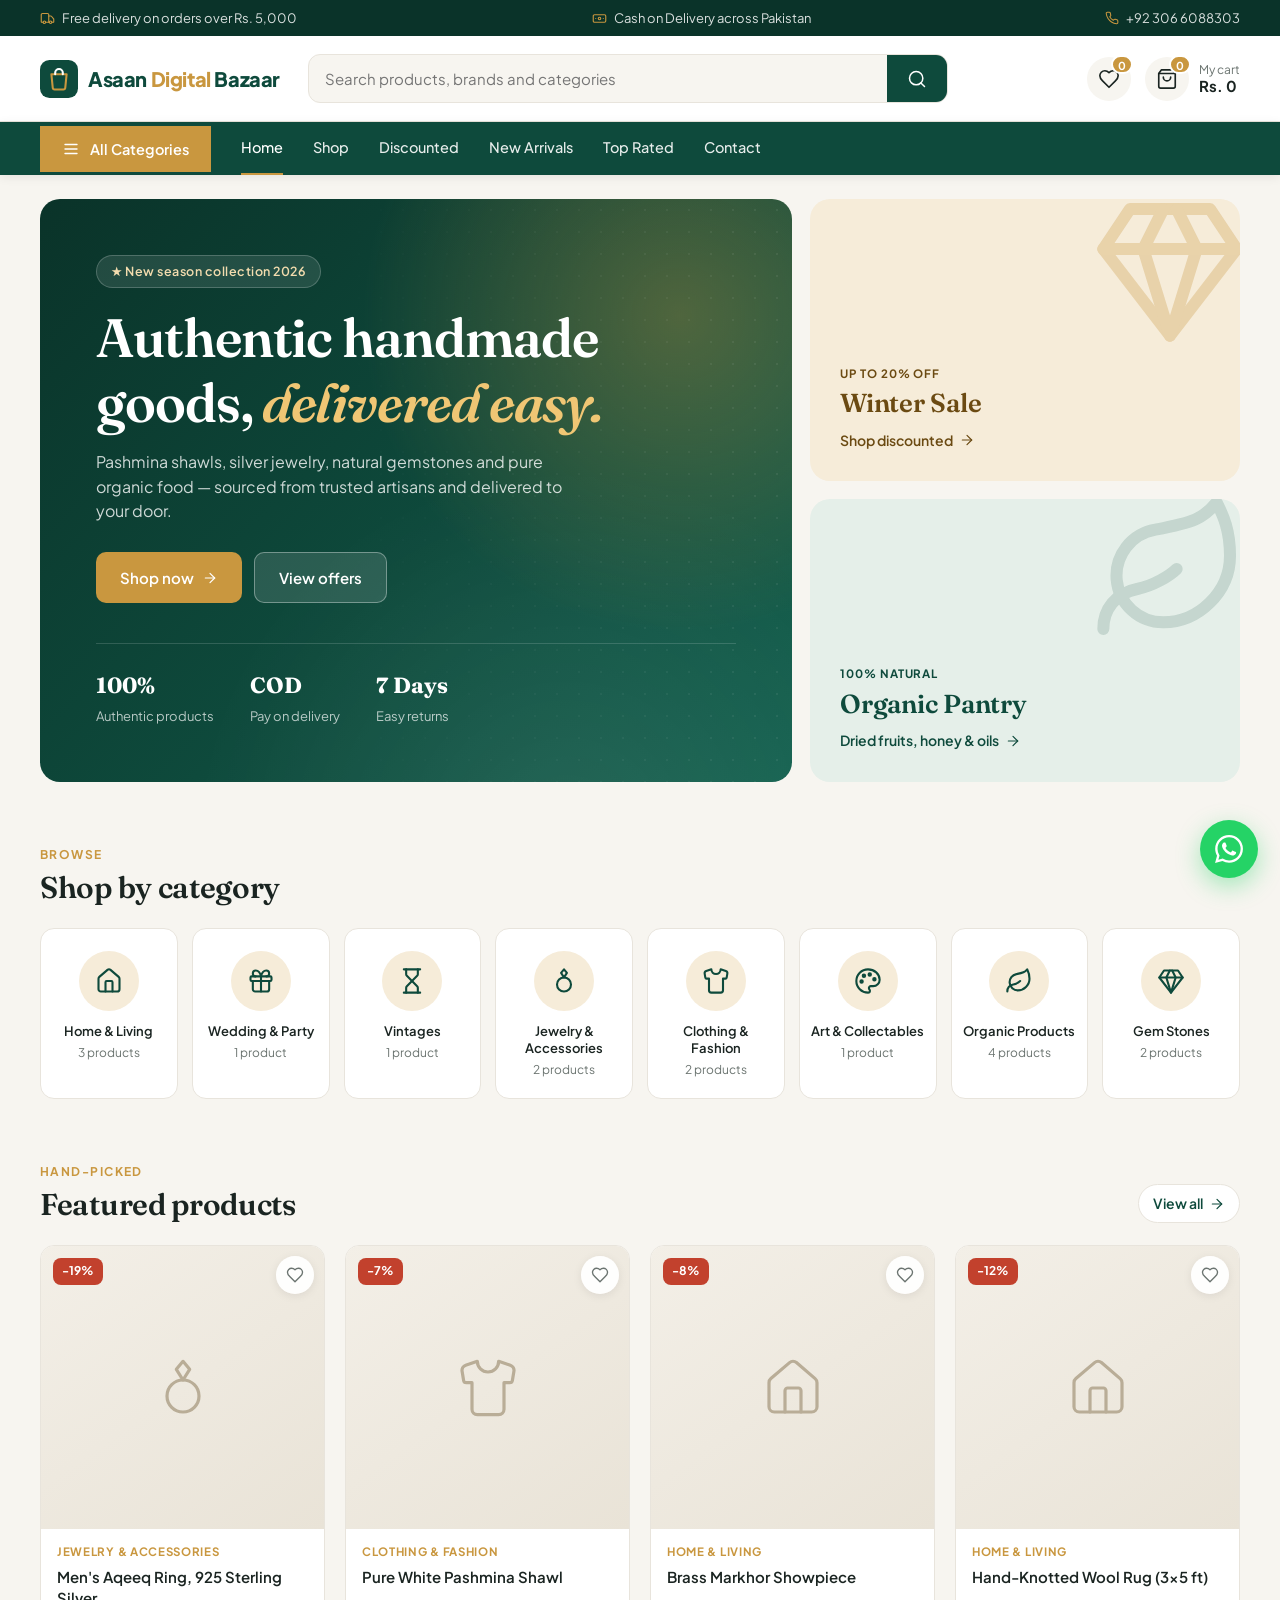
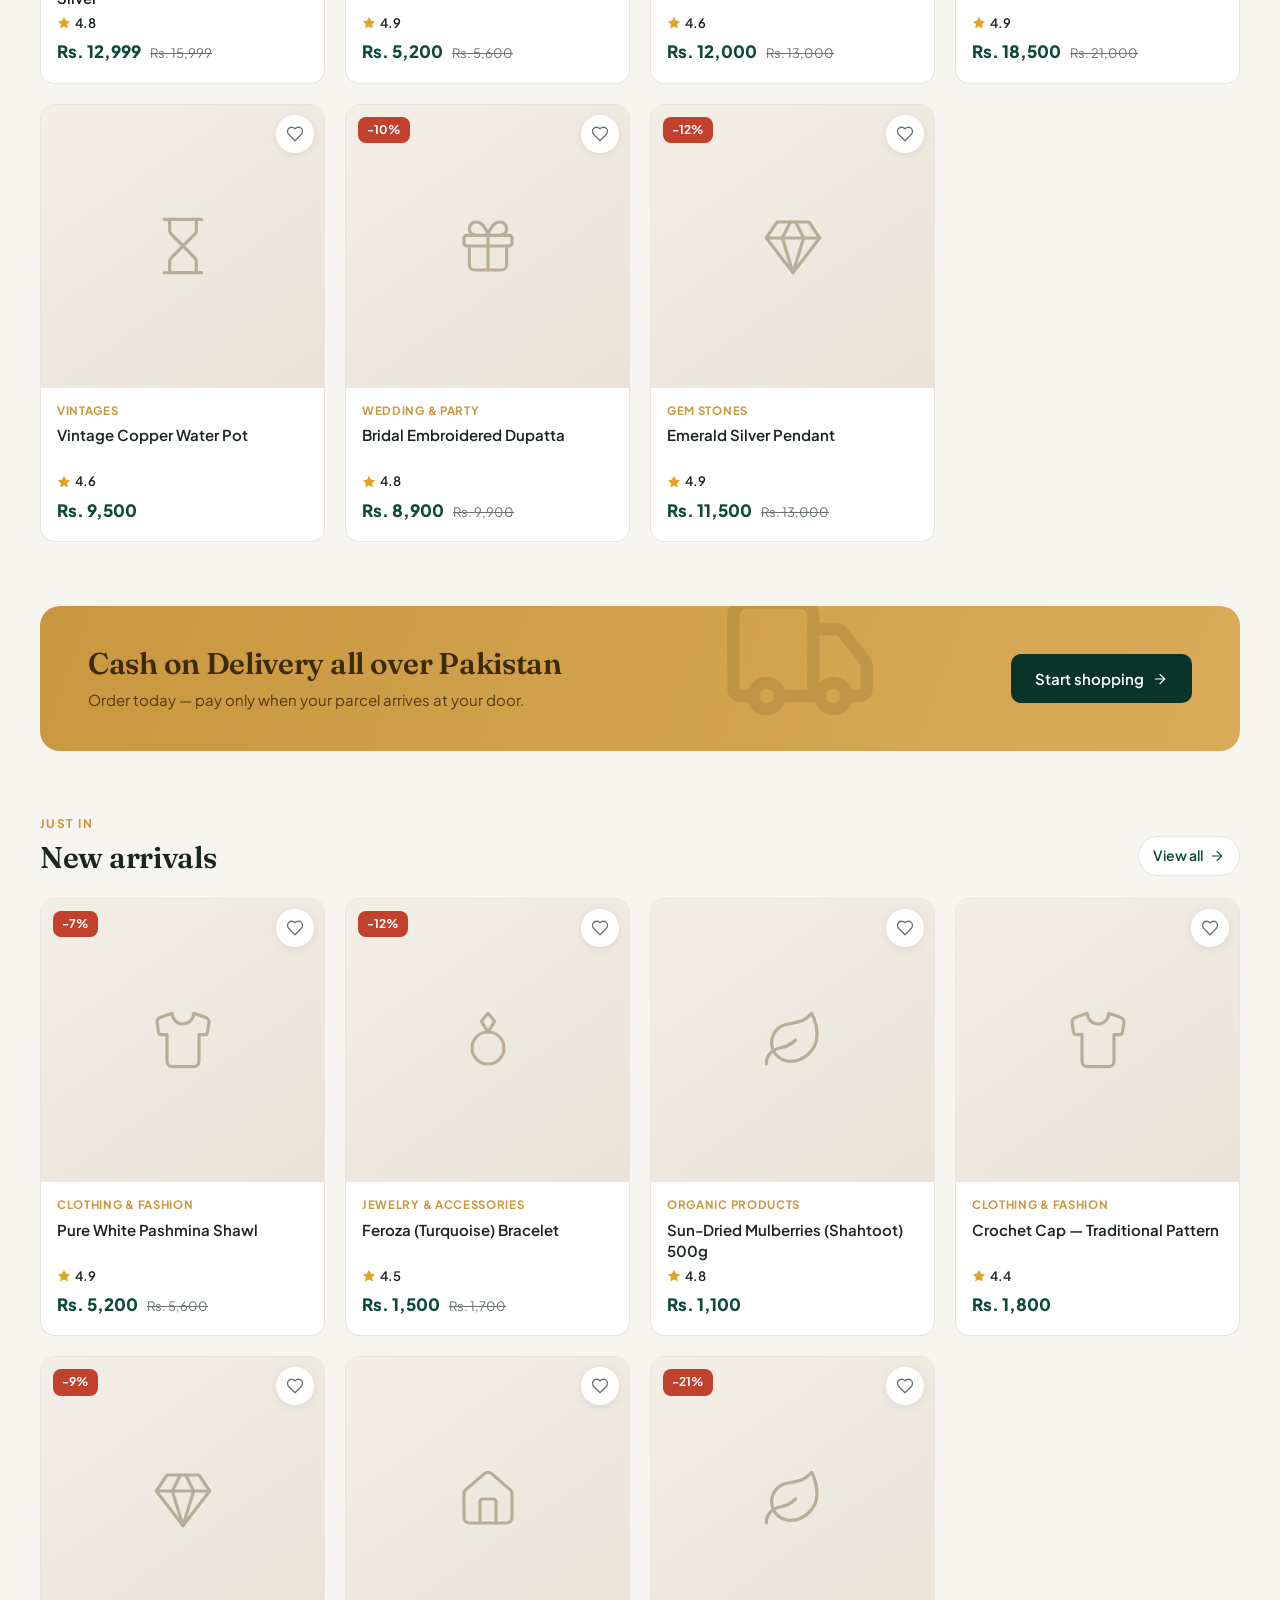
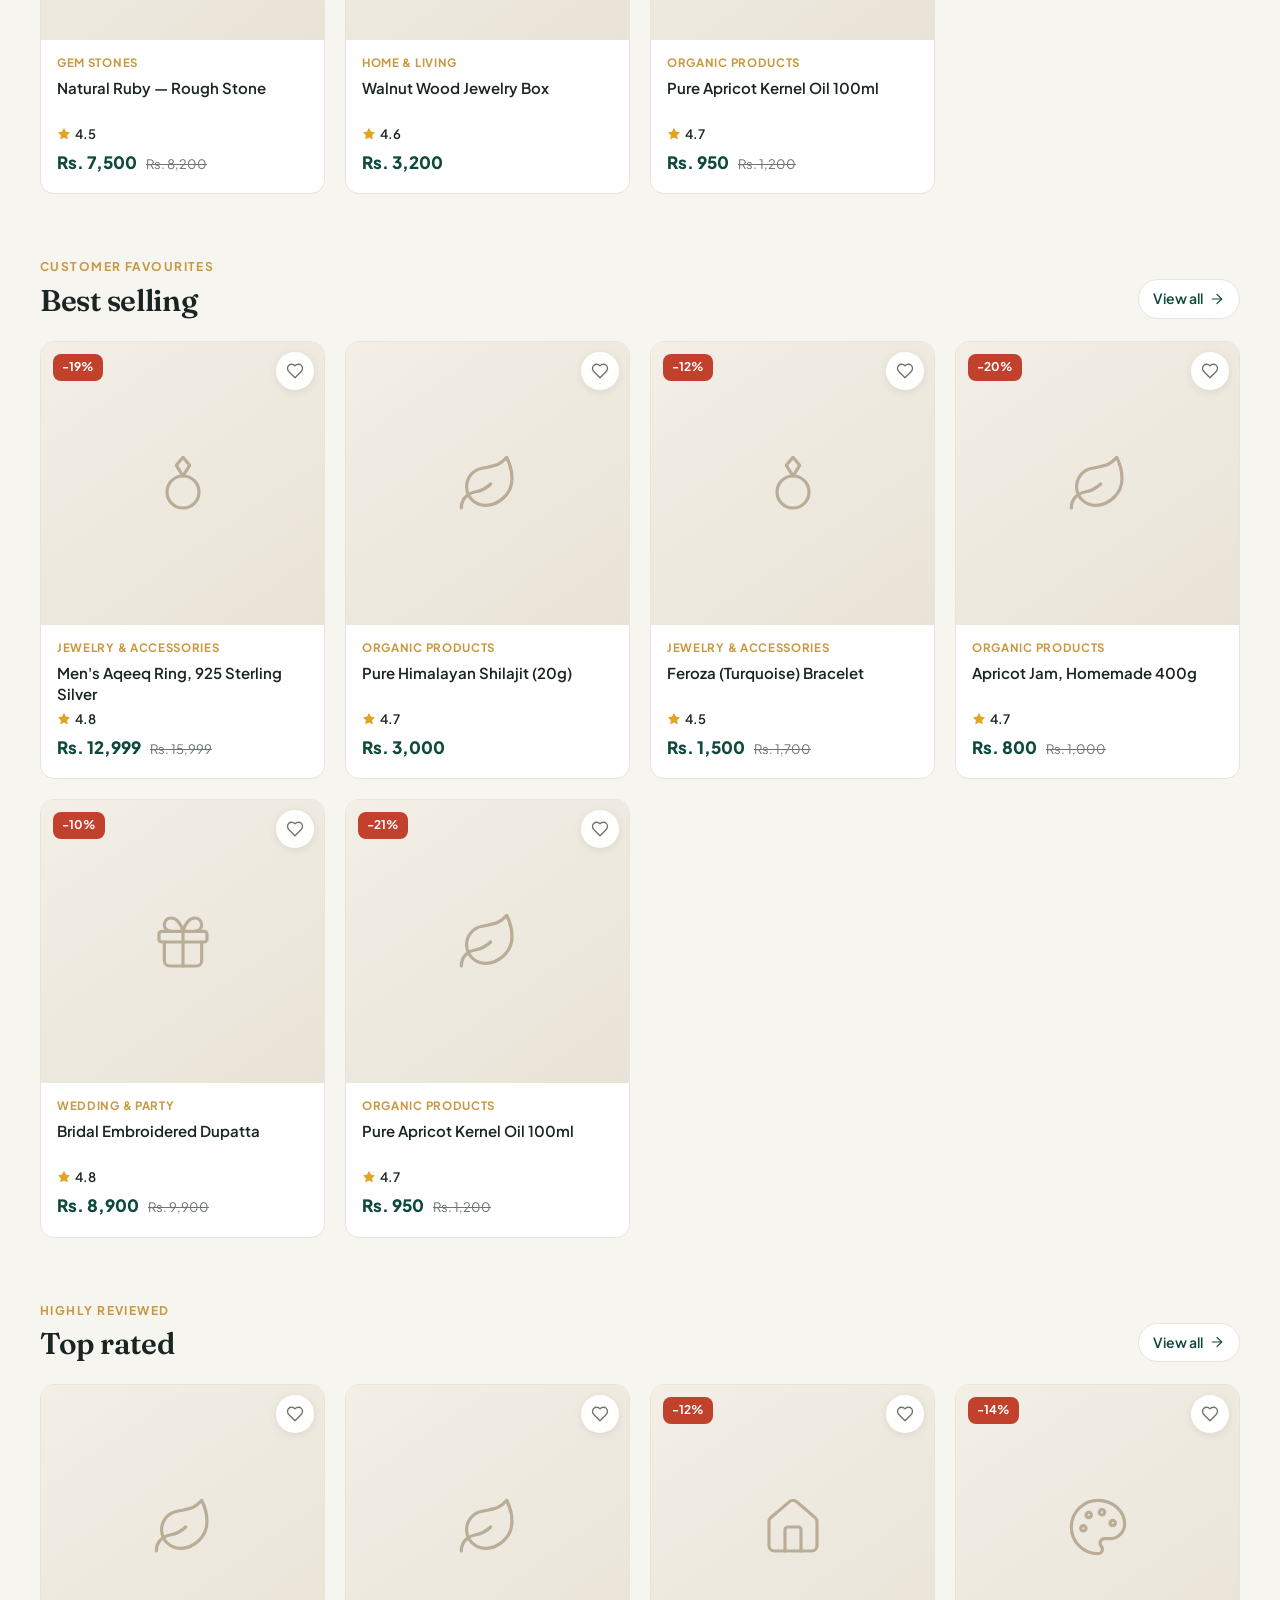
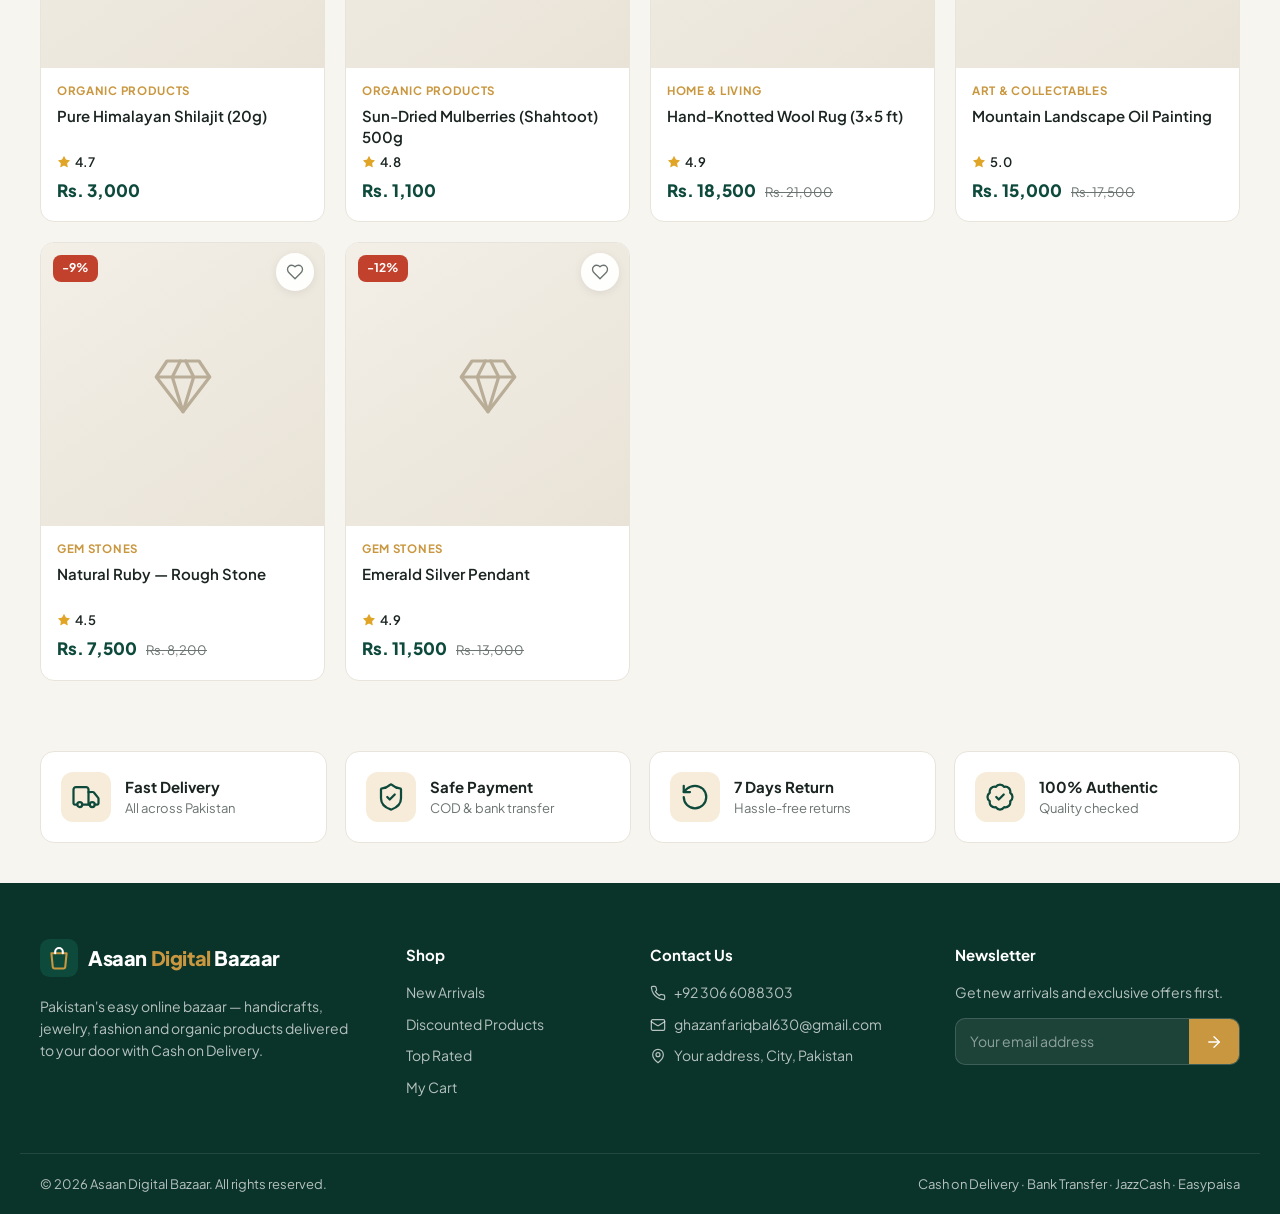
==== index.html @ 593906bd "Professional redesign: SVG icons, logo, new fonts, hero, cards, cart Co-Authored-By: Claude Opus 5.5" ====
<!DOCTYPE html>
<html lang="en">
<head>
  <meta charset="UTF-8">
  <meta name="viewport" content="width=device-width, initial-scale=1.0">
  <title>Asaan Digital Bazaar | Online Shopping in Pakistan</title>
  <meta name="description" content="Handicrafts, jewelry, shawls, gemstones and organic products delivered across Pakistan with Cash on Delivery.">
  <meta name="theme-color" content="#0e4a3c">
  <link rel="icon" href="data:image/svg+xml,%3Csvg xmlns='http://www.w3.org/2000/svg' viewBox='0 0 40 40'%3E%3Crect width='40' height='40' rx='10' fill='%230e4a3c'/%3E%3Cpath d='M12 15h16l-1.4 14.2a2 2 0 0 1-2 1.8h-9.2a2 2 0 0 1-2-1.8z' fill='none' stroke='%23c9973f' stroke-width='2.2'/%3E%3Cpath d='M16 15v-1.5a4 4 0 0 1 8 0V15' fill='none' stroke='%23fff' stroke-width='2.2'/%3E%3C/svg%3E">
  <link rel="preconnect" href="https://fonts.googleapis.com">
  <link rel="preconnect" href="https://fonts.gstatic.com" crossorigin>
  <link href="https://fonts.googleapis.com/css2?family=Fraunces:ital,opsz,wght@0,9..144,600;1,9..144,600&family=Plus+Jakarta+Sans:wght@400;500;600;700;800&display=swap" rel="stylesheet">
  <link rel="stylesheet" href="css/style.css">
</head>
<body data-page="home">
  <header id="header"></header>

  <main class="wrap">
    <section class="hero">
      <div class="hero-main">
        <span class="eyebrow">★ New season collection 2026</span>
        <h1>Authentic handmade goods, <em>delivered easy.</em></h1>
        <p>Pashmina shawls, silver jewelry, natural gemstones and pure organic food — sourced from trusted artisans and delivered to your door.</p>
        <div class="hero-cta">
          <a href="shop.html" class="btn btn-gold">Shop now <i data-arrow></i></a>
          <a href="shop.html?sale=1" class="btn btn-ghost">View offers</a>
        </div>
        <div class="hero-stats">
          <div><b>100%</b><span>Authentic products</span></div>
          <div><b>COD</b><span>Pay on delivery</span></div>
          <div><b>7 Days</b><span>Easy returns</span></div>
        </div>
      </div>
      <div class="hero-side">
        <a href="shop.html?sale=1" class="promo p1" data-icon="gems">
          <small>Up to 20% off</small>
          <h3>Winter Sale</h3>
          <span>Shop discounted <i data-arrow></i></span>
        </a>
        <a href="shop.html?cat=organic" class="promo p2" data-icon="organic">
          <small>100% natural</small>
          <h3>Organic Pantry</h3>
          <span>Dried fruits, honey & oils <i data-arrow></i></span>
        </a>
      </div>
    </section>

    <section class="sec">
      <div class="sec-head"><div><span class="kicker">Browse</span><h2 class="sec-title">Shop by category</h2></div></div>
      <div class="cat-grid" id="catGrid"></div>
    </section>

    <section class="sec">
      <div class="sec-head"><div><span class="kicker">Hand-picked</span><h2 class="sec-title">Featured products</h2></div><a href="shop.html">View all <i data-arrow></i></a></div>
      <div class="grid" id="featured"></div>
    </section>

    <section class="sec strip" data-icon="truck">
      <div>
        <h2>Cash on Delivery all over Pakistan</h2>
        <p>Order today — pay only when your parcel arrives at your door.</p>
      </div>
      <a href="shop.html" class="btn">Start shopping <i data-arrow></i></a>
    </section>

    <section class="sec">
      <div class="sec-head"><div><span class="kicker">Just in</span><h2 class="sec-title">New arrivals</h2></div><a href="shop.html?sort=new">View all <i data-arrow></i></a></div>
      <div class="grid" id="newArrivals"></div>
    </section>

    <section class="sec">
      <div class="sec-head"><div><span class="kicker">Customer favourites</span><h2 class="sec-title">Best selling</h2></div><a href="shop.html">View all <i data-arrow></i></a></div>
      <div class="grid" id="bestSelling"></div>
    </section>

    <section class="sec">
      <div class="sec-head"><div><span class="kicker">Highly reviewed</span><h2 class="sec-title">Top rated</h2></div><a href="shop.html?sort=rating">View all <i data-arrow></i></a></div>
      <div class="grid" id="topRated"></div>
    </section>
  </main>

  <div id="footer"></div>
  <script src="js/data.js"></script>
  <script src="js/icons.js"></script>
  <script src="js/app.js"></script>
</body>
</html>
---- css/style.css ----
:root {
  --brand: #0e4a3c;
  --brand-2: #14614f;
  --brand-dark: #0a3329;
  --gold: #c9973f;
  --gold-soft: #f6ecd9;
  --bg: #f7f5f0;
  --surface: #ffffff;
  --text: #1a2421;
  --muted: #6b7470;
  --line: #e8e4dc;
  --sale: #c2412d;
  --ok: #1f8a5b;
  --radius: 14px;
  --shadow: 0 1px 2px rgba(16, 24, 20, .04), 0 8px 24px rgba(16, 24, 20, .06);
  --shadow-lg: 0 18px 40px rgba(16, 24, 20, .12);
  --font: "Plus Jakarta Sans", system-ui, -apple-system, "Segoe UI", sans-serif;
  --display: "Fraunces", Georgia, serif;
}
* { box-sizing: border-box; }
html { scroll-behavior: smooth; }
body { margin: 0; font-family: var(--font); background: var(--bg); color: var(--text); line-height: 1.55; font-size: 15px; -webkit-font-smoothing: antialiased; }
a { color: inherit; text-decoration: none; }
img { max-width: 100%; display: block; }
button { font-family: inherit; }
.wrap { max-width: 1240px; margin: 0 auto; padding: 0 20px; }
.muted { color: var(--muted); }
.center { text-align: center; display: flex; gap: 6px; align-items: center; justify-content: center; }
h1, h2, h3 { line-height: 1.2; letter-spacing: -.01em; }
.ic { flex-shrink: 0; vertical-align: middle; }

/* buttons */
.btn { display: inline-flex; align-items: center; justify-content: center; gap: 8px; background: var(--brand); color: #fff; border: 0; padding: 13px 24px; border-radius: 10px; font-weight: 600; font-size: 15px; cursor: pointer; transition: background .2s, transform .1s, box-shadow .2s; }
.btn:hover { background: var(--brand-2); box-shadow: 0 6px 18px rgba(14, 74, 60, .25); }
.btn:active { transform: translateY(1px); }
.btn-gold { background: var(--gold); }
.btn-gold:hover { background: #b5852f; box-shadow: 0 6px 18px rgba(201, 151, 63, .3); }
.btn-ghost { background: rgba(255,255,255,.12); border: 1px solid rgba(255,255,255,.35); }
.btn-ghost:hover { background: rgba(255,255,255,.2); box-shadow: none; }
.btn.full { width: 100%; }
.btn.grow { flex: 1; min-width: 140px; }
.link { background: none; border: 0; font-size: 14px; cursor: pointer; color: var(--muted); padding: 0; display: inline-flex; align-items: center; gap: 6px; font-weight: 500; }
.link:hover { color: var(--brand); }

/* topbar */
.topbar { background: var(--brand-dark); color: rgba(255,255,255,.85); font-size: 13px; }
.topbar .wrap { display: flex; justify-content: space-between; padding: 8px 20px; gap: 16px; }
.topbar span, .topbar a { display: inline-flex; align-items: center; gap: 7px; }
.topbar .ic { color: var(--gold); }

/* main header */
.mainbar { background: var(--surface); border-bottom: 1px solid var(--line); }
.mainbar .wrap { display: flex; align-items: center; gap: 28px; padding-top: 18px; padding-bottom: 18px; }
.logo { display: inline-flex; align-items: center; gap: 10px; font-weight: 800; font-size: 20px; color: var(--brand); white-space: nowrap; letter-spacing: -.02em; }
.logo em { font-style: normal; color: var(--gold); }
.logo.light { color: #fff; }
.search { flex: 1; display: flex; border: 1.5px solid var(--line); border-radius: 12px; overflow: hidden; background: var(--bg); transition: border-color .2s, box-shadow .2s; max-width: 640px; }
.search:focus-within { border-color: var(--brand); box-shadow: 0 0 0 4px rgba(14, 74, 60, .08); background: #fff; }
.search input { flex: 1; border: 0; background: transparent; padding: 12px 16px; font: inherit; outline: none; min-width: 0; }
.search button { border: 0; background: var(--brand); color: #fff; padding: 0 20px; cursor: pointer; display: grid; place-items: center; }
.icons { display: flex; align-items: center; gap: 14px; margin-left: auto; }
.icon-btn { position: relative; width: 44px; height: 44px; border-radius: 50%; background: var(--bg); display: grid; place-items: center; color: var(--text); transition: background .2s; }
.icon-btn:hover { background: var(--gold-soft); color: var(--brand); }
.icon-btn b { position: absolute; top: -2px; right: -2px; min-width: 19px; height: 19px; font-size: 11px; background: var(--gold); color: #fff; border-radius: 99px; display: grid; place-items: center; padding: 0 5px; border: 2px solid #fff; }
.cart-btn { display: flex; align-items: center; gap: 10px; }
.cart-label { display: flex; flex-direction: column; line-height: 1.2; }
.cart-label small { color: var(--muted); font-size: 12px; }
.cart-label strong { font-size: 15px; }

/* category bar */
.catbar { background: var(--brand); color: #fff; position: sticky; top: 0; z-index: 20; box-shadow: 0 2px 10px rgba(0,0,0,.08); }
.catbar .wrap { display: flex; align-items: center; gap: 30px; overflow-x: auto; scrollbar-width: none; }
.catbar .wrap::-webkit-scrollbar { display: none; }
.catbar a { padding: 14px 0; white-space: nowrap; font-weight: 500; font-size: 14.5px; opacity: .9; border-bottom: 2px solid transparent; }
.catbar a:hover, .catbar a.active { opacity: 1; border-bottom-color: var(--gold); }
.dropdown { position: relative; }
.cat-btn { display: flex; align-items: center; gap: 10px; background: var(--gold); color: #fff; border: 0; font-weight: 600; font-size: 14.5px; padding: 14px 22px; cursor: pointer; white-space: nowrap; }
.menu { display: none; position: fixed; background: #fff; color: var(--text); min-width: 270px; box-shadow: var(--shadow-lg); border-radius: 0 0 12px 12px; z-index: 30; padding: 6px; }
.dropdown:hover .menu, .dropdown:focus-within .menu { display: block; }
.menu a { display: flex; align-items: center; gap: 12px; padding: 11px 14px; border-radius: 8px; opacity: 1; border: 0; font-size: 14px; }
.menu a .ic { color: var(--brand); }
.menu a:hover { background: var(--gold-soft); color: var(--brand); }

/* hero */
.hero { display: grid; grid-template-columns: 1.75fr 1fr; gap: 18px; margin: 24px auto 0; }
.hero-main { position: relative; overflow: hidden; border-radius: 20px; padding: 56px; color: #fff; min-height: 400px; display: flex; flex-direction: column; justify-content: center;
  background:
    radial-gradient(circle at 85% 20%, rgba(201,151,63,.35), transparent 40%),
    radial-gradient(circle at 70% 110%, rgba(255,255,255,.08), transparent 45%),
    linear-gradient(135deg, var(--brand-dark), var(--brand) 55%, var(--brand-2)); }
.hero-main::after { content: ""; position: absolute; inset: 0; background-image: radial-gradient(rgba(255,255,255,.07) 1px, transparent 1px); background-size: 22px 22px; mask-image: linear-gradient(90deg, transparent 35%, #000); pointer-events: none; }
.hero-main > * { position: relative; z-index: 1; }
.eyebrow { display: inline-flex; align-items: center; gap: 8px; align-self: flex-start; background: rgba(255,255,255,.1); border: 1px solid rgba(255,255,255,.2); padding: 6px 14px; border-radius: 99px; font-size: 12.5px; font-weight: 600; letter-spacing: .04em; color: #f3dcae; }
.hero-main h1 { font-family: var(--display); font-weight: 600; font-size: clamp(32px, 4.4vw, 54px); margin: 18px 0 14px; max-width: 560px; letter-spacing: -.02em; }
.hero-main h1 em { font-style: italic; color: #f0c674; }
.hero-main p { max-width: 470px; color: rgba(255,255,255,.8); margin: 0 0 28px; font-size: 16px; }
.hero-cta { display: flex; gap: 12px; flex-wrap: wrap; }
.hero-stats { display: flex; gap: 36px; margin-top: 40px; padding-top: 24px; border-top: 1px solid rgba(255,255,255,.15); flex-wrap: wrap; }
.hero-stats b { display: block; font-size: 22px; font-family: var(--display); }
.hero-stats span { font-size: 13px; color: rgba(255,255,255,.7); }
.hero-side { display: grid; gap: 18px; }
.promo { border-radius: 20px; padding: 30px; display: flex; flex-direction: column; justify-content: flex-end; position: relative; overflow: hidden; min-height: 190px; transition: transform .25s, box-shadow .25s; }
.promo:hover { transform: translateY(-3px); box-shadow: var(--shadow-lg); }
.promo .ic.bg { position: absolute; right: -10px; top: -10px; opacity: .14; }
.promo small { font-weight: 700; letter-spacing: .08em; text-transform: uppercase; font-size: 11.5px; }
.promo h3 { font-family: var(--display); font-weight: 600; margin: 6px 0 10px; font-size: 26px; }
.promo span { display: inline-flex; align-items: center; gap: 6px; font-weight: 600; font-size: 14px; }
.promo.p1 { background: var(--gold-soft); color: #6b4a12; }
.promo.p1 .ic.bg { color: var(--gold); opacity: .3; }
.promo.p2 { background: #e5efe9; color: var(--brand); }
.promo.p2 .ic.bg { color: var(--brand); opacity: .15; }

/* sections */
.sec { margin: 64px auto; }
.sec-head { display: flex; justify-content: space-between; align-items: flex-end; margin-bottom: 22px; gap: 12px; }
.kicker { display: block; color: var(--gold); font-weight: 700; font-size: 12px; letter-spacing: .12em; text-transform: uppercase; margin-bottom: 6px; }
.sec-title { font-family: var(--display); font-weight: 600; font-size: 30px; margin: 0; }
.sec-head > a { display: inline-flex; align-items: center; gap: 6px; color: var(--brand); font-weight: 600; font-size: 14px; white-space: nowrap; padding: 8px 14px; border: 1px solid var(--line); border-radius: 99px; background: #fff; transition: border-color .2s; }
.sec-head > a:hover { border-color: var(--brand); }

/* categories */
.cat-grid { display: grid; grid-template-columns: repeat(8, 1fr); gap: 14px; }
.cat { background: #fff; border: 1px solid var(--line); border-radius: var(--radius); padding: 22px 10px 18px; text-align: center; display: flex; flex-direction: column; align-items: center; gap: 4px; transition: transform .2s, box-shadow .2s, border-color .2s; }
.cat-ic { width: 60px; height: 60px; border-radius: 50%; background: var(--gold-soft); color: var(--brand); display: grid; place-items: center; margin-bottom: 8px; transition: background .2s, color .2s; }
.cat b { font-size: 13px; font-weight: 600; line-height: 1.3; }
.cat small { color: var(--muted); font-size: 12px; }
.cat:hover { transform: translateY(-4px); box-shadow: var(--shadow); border-color: transparent; }
.cat:hover .cat-ic { background: var(--brand); color: #fff; }

/* product cards */
.grid { display: grid; grid-template-columns: repeat(4, 1fr); gap: 20px; }
.card { background: var(--surface); border: 1px solid var(--line); border-radius: var(--radius); overflow: hidden; display: flex; flex-direction: column; transition: box-shadow .25s, transform .25s, border-color .25s; }
.card:hover { box-shadow: var(--shadow-lg); transform: translateY(-4px); border-color: transparent; }
.card-media { position: relative; overflow: hidden; }
.pimg { aspect-ratio: 1; width: 100%; object-fit: cover; display: grid; place-items: center; transition: transform .5s; }
.card:hover img.pimg { transform: scale(1.05); }
.pimg.ph { background: linear-gradient(145deg, #f3efe7, #e9e3d7); color: #b9ad97; }
.pimg.ph .ic { stroke-width: 1.2; }
.pimg.big .ic { width: 140px; height: 140px; }
.pimg.thumb { width: 84px; border-radius: 10px; }
.pimg.thumb .ic { width: 32px; height: 32px; }
.quick-add { position: absolute; left: 12px; right: 12px; bottom: 12px; display: flex; align-items: center; justify-content: center; gap: 8px; background: var(--brand); color: #fff; border: 0; border-radius: 10px; padding: 11px; font-weight: 600; font-size: 14px; cursor: pointer; transform: translateY(calc(100% + 14px)); transition: transform .3s, background .2s; }
.quick-add:hover { background: var(--brand-2); }
.card:hover .quick-add, .quick-add:focus-visible { transform: none; }
.card-body { padding: 14px 16px 18px; display: flex; flex-direction: column; gap: 5px; flex: 1; }
.pcat { color: var(--gold); font-size: 11.5px; font-weight: 700; letter-spacing: .06em; text-transform: uppercase; }
.pname { font-weight: 600; font-size: 15px; line-height: 1.4; display: -webkit-box; -webkit-line-clamp: 2; -webkit-box-orient: vertical; overflow: hidden; min-height: 42px; }
.pname:hover { color: var(--brand); }
.stars { display: inline-flex; align-items: center; gap: 4px; color: #e0a526; font-size: 13px; }
.stars b { color: var(--text); font-weight: 600; }
.price { font-weight: 800; color: var(--brand); font-size: 17px; margin-top: auto; }
.price s { color: var(--muted); font-weight: 400; font-size: 13px; margin-left: 6px; }
.price.big { font-size: 32px; margin: 18px 0; display: flex; align-items: center; gap: 10px; flex-wrap: wrap; }
.price.big s { font-size: 18px; margin: 0; }
.save { background: #fdecea; color: var(--sale); font-size: 13px; font-weight: 700; padding: 4px 10px; border-radius: 99px; }
.badge-off { position: absolute; top: 12px; left: 12px; background: var(--sale); color: #fff; font-size: 12px; font-weight: 700; padding: 4px 9px; border-radius: 8px; z-index: 2; }
.wish { position: absolute; top: 10px; right: 10px; z-index: 2; width: 38px; height: 38px; border-radius: 50%; border: 0; background: rgba(255,255,255,.95); color: var(--muted); cursor: pointer; display: grid; place-items: center; box-shadow: 0 2px 10px rgba(0,0,0,.08); transition: color .2s, transform .2s; }
.wish:hover { transform: scale(1.08); color: var(--sale); }
.wish.on, .wish-link.on { color: var(--sale); }
.wish.on .ic, .wish-link.on .ic { fill: currentColor; }

/* banner strip */
.strip { position: relative; overflow: hidden; background: linear-gradient(110deg, var(--gold) 0%, #d9ab5a 100%); color: #3d2a07; border-radius: 20px; padding: 40px 48px; display: flex; justify-content: space-between; align-items: center; gap: 24px; flex-wrap: wrap; }
.strip .ic.bg { position: absolute; right: 30%; top: -30px; opacity: .12; }
.strip h2 { font-family: var(--display); font-weight: 600; font-size: 30px; margin: 0 0 6px; }
.strip p { margin: 0; opacity: .85; }
.strip .btn { background: var(--brand-dark); }

/* trust + footer */
.trust { display: grid; grid-template-columns: repeat(4, 1fr); gap: 18px; margin-top: 70px; margin-bottom: 0; padding-bottom: 40px; }
.trust > div { display: flex; align-items: center; gap: 14px; background: #fff; border: 1px solid var(--line); border-radius: var(--radius); padding: 20px; }
.trust .ic { color: var(--brand); background: var(--gold-soft); border-radius: 12px; padding: 10px; width: 50px; height: 50px; }
.trust b { display: block; font-size: 15px; }
.trust small { display: block; font-size: 13px; color: var(--muted); }
.footer { background: var(--brand-dark); color: rgba(255,255,255,.7); padding-top: 56px; font-size: 14px; }
.footer .cols { display: grid; grid-template-columns: 1.6fr 1fr 1.3fr 1.4fr; gap: 40px; }
.footer p { margin: 14px 0 0; max-width: 320px; }
.footer h4 { color: #fff; margin: 4px 0 16px; font-size: 15px; }
.footer .cols a:not(.logo), .footer .addr { display: flex; align-items: center; gap: 8px; margin-bottom: 10px; transition: color .2s; }
.footer .cols a:not(.logo):hover { color: var(--gold); }
.newsletter { display: flex; margin-top: 14px; background: rgba(255,255,255,.08); border: 1px solid rgba(255,255,255,.15); border-radius: 10px; overflow: hidden; }
.newsletter input { flex: 1; min-width: 0; padding: 12px 14px; border: 0; background: transparent; color: #fff; font: inherit; outline: none; }
.newsletter input::placeholder { color: rgba(255,255,255,.5); }
.newsletter button { border: 0; background: var(--gold); color: #fff; padding: 0 16px; cursor: pointer; display: grid; place-items: center; }
.copy { display: flex; justify-content: space-between; gap: 12px; flex-wrap: wrap; border-top: 1px solid rgba(255,255,255,.1); margin-top: 44px; padding-top: 20px; padding-bottom: 20px; font-size: 13px; }
.wa-float { position: fixed; right: 22px; bottom: 22px; width: 58px; height: 58px; border-radius: 50%; background: #25d366; display: grid; place-items: center; box-shadow: 0 8px 24px rgba(37, 211, 102, .4); z-index: 50; transition: transform .2s; }
.wa-float:hover { transform: scale(1.08); }

/* page header (shop / cart) */
.page-head { background: #fff; border-bottom: 1px solid var(--line); padding: 28px 0; }
.page-head h1 { font-family: var(--display); font-weight: 600; font-size: 32px; margin: 6px 0 0; }
.crumbs { display: flex; align-items: center; gap: 6px; flex-wrap: wrap; font-size: 13.5px; color: var(--muted); }
.crumbs a:hover { color: var(--brand); }
.crumbs span { color: var(--text); }

/* shop */
.shop { display: grid; grid-template-columns: 250px 1fr; gap: 28px; margin: 28px auto 0; }
.filters { background: #fff; border: 1px solid var(--line); border-radius: var(--radius); padding: 14px; align-self: start; position: sticky; top: 70px; }
.filters h3 { margin: 6px 10px 12px; font-size: 13px; text-transform: uppercase; letter-spacing: .08em; color: var(--muted); }
.filters a { display: flex; align-items: center; gap: 10px; padding: 10px 12px; border-radius: 10px; font-size: 14px; font-weight: 500; transition: background .15s; }
.filters a .ic { color: var(--muted); }
.filters a:hover { background: var(--bg); }
.filters a.active { background: var(--brand); color: #fff; }
.filters a.active .ic { color: var(--gold); }
.toolbar { display: flex; justify-content: space-between; align-items: center; margin-bottom: 18px; gap: 12px; flex-wrap: wrap; background: #fff; border: 1px solid var(--line); border-radius: var(--radius); padding: 12px 16px; }
.toolbar h2 { margin: 0; font-size: 18px; }
select { padding: 9px 12px; border-radius: 10px; border: 1px solid var(--line); font: inherit; font-size: 14px; background: var(--bg); cursor: pointer; }
.shop .grid { grid-template-columns: repeat(3, 1fr); }
.empty { text-align: center; padding: 70px 20px; grid-column: 1 / -1; display: flex; flex-direction: column; align-items: center; gap: 6px; color: var(--muted); }
.empty h2 { color: var(--text); margin: 12px 0 0; font-family: var(--display); font-weight: 600; }
.empty p { margin: 4px 0 18px; }
.empty .ic { color: #c9bfae; }
.empty .ic.ok { color: var(--ok); }

/* product page */
#product > .crumbs { margin: 24px 0 18px; }
.pd { display: grid; grid-template-columns: 1fr 1fr; gap: 48px; background: #fff; border: 1px solid var(--line); border-radius: 20px; padding: 28px; margin-bottom: 64px; }
.pd-img { position: relative; }
.pd-img .pimg { border-radius: 14px; }
.pd-info { display: flex; flex-direction: column; }
.pd h1 { font-family: var(--display); font-weight: 600; margin: 8px 0 12px; font-size: 34px; }
.meta { display: flex; align-items: center; gap: 16px; flex-wrap: wrap; font-size: 14px; }
.stock { color: var(--ok); font-weight: 600; }
.desc { color: #3c4744; margin: 0; }
.qty-row { display: flex; gap: 12px; flex-wrap: wrap; margin: 26px 0 16px; }
.qty { display: inline-flex; align-items: center; border: 1px solid var(--line); border-radius: 10px; overflow: hidden; background: #fff; height: 48px; }
.qty button { width: 40px; height: 100%; border: 0; background: var(--bg); cursor: pointer; display: grid; place-items: center; color: var(--text); }
.qty button:hover { background: var(--gold-soft); }
.qty input { width: 48px; text-align: center; border: 0; font: inherit; font-weight: 600; -moz-appearance: textfield; outline: none; }
.qty input::-webkit-inner-spin-button { -webkit-appearance: none; }
.pd-actions { display: flex; gap: 24px; flex-wrap: wrap; }
.perks { list-style: none; padding: 20px 0 0; margin: 24px 0 0; border-top: 1px solid var(--line); display: grid; gap: 14px; }
.perks li { display: flex; gap: 14px; align-items: center; font-size: 13.5px; color: var(--muted); }
.perks .ic { color: var(--brand); background: var(--gold-soft); border-radius: 10px; padding: 9px; width: 40px; height: 40px; }
.perks b { display: block; color: var(--text); font-size: 14px; }

/* cart */
.cart-layout { display: grid; grid-template-columns: 1fr 400px; gap: 28px; margin: 28px auto 0; align-items: start; }
.cart-items { background: #fff; border: 1px solid var(--line); border-radius: var(--radius); overflow: hidden; }
.cart-head, .citem { display: grid; grid-template-columns: 84px 1fr 130px 110px 30px; gap: 16px; }
.cart-head { padding: 14px 20px; background: var(--bg); font-size: 12px; font-weight: 700; color: var(--muted); text-transform: uppercase; letter-spacing: .06em; }
.cart-head span:first-child { grid-column: 1 / 3; }
.cart-head span:nth-child(2) { grid-column: 3; text-align: center; }
.cart-head span:nth-child(3) { grid-column: 4; text-align: right; }
.citem { align-items: center; padding: 18px 20px; border-top: 1px solid var(--line); }
.cinfo { display: flex; flex-direction: column; gap: 4px; font-size: 14px; }
.cinfo .pname { min-height: 0; }
.citem .qty { height: 40px; justify-self: center; }
.citem .qty button { width: 34px; }
.citem .qty input { width: 36px; }
.ctotal { text-align: right; }
.remove { border: 0; background: none; color: var(--muted); cursor: pointer; display: grid; place-items: center; width: 30px; height: 30px; border-radius: 50%; }
.remove:hover { color: var(--sale); background: #fdecea; }
.summary { background: #fff; border: 1px solid var(--line); border-radius: var(--radius); padding: 24px; position: sticky; top: 70px; }
.summary h3 { margin: 0 0 14px; font-size: 17px; }
.summary h3:not(:first-child) { margin-top: 28px; }
.summary .row { display: flex; justify-content: space-between; padding: 7px 0; font-size: 14.5px; }
.summary .free { color: var(--ok); }
.note { background: var(--gold-soft); color: #6b4a12; font-size: 13px; padding: 10px 12px; border-radius: 8px; margin: 6px 0; }
.summary .total { border-top: 1px dashed var(--line); margin-top: 10px; padding-top: 14px; font-weight: 800; font-size: 20px; color: var(--brand); }
#checkout { display: grid; gap: 10px; }
#checkout input:not([type=radio]), #checkout textarea { width: 100%; padding: 12px 14px; border: 1.5px solid var(--line); border-radius: 10px; font: inherit; font-size: 14.5px; outline: none; transition: border-color .2s, box-shadow .2s; background: var(--bg); }
#checkout input:focus, #checkout textarea:focus { border-color: var(--brand); box-shadow: 0 0 0 4px rgba(14, 74, 60, .08); background: #fff; }
.radio { display: flex; gap: 12px; align-items: flex-start; padding: 12px 14px; border: 1.5px solid var(--line); border-radius: 10px; cursor: pointer; transition: border-color .2s, background .2s; }
.radio:has(input:checked) { border-color: var(--brand); background: #f1f7f4; }
.radio input { accent-color: var(--brand); margin-top: 3px; }
.radio b { display: block; font-size: 14px; }
.radio small { color: var(--muted); font-size: 12.5px; }
#checkout .btn { margin-top: 6px; padding: 15px; background: #1fa855; }
#checkout .btn:hover { background: #1a9149; }

#toast { position: fixed; left: 50%; bottom: 30px; transform: translate(-50%, 120px); display: flex; align-items: center; gap: 10px; background: var(--text); color: #fff; padding: 13px 20px; border-radius: 12px; opacity: 0; transition: .35s; z-index: 60; max-width: calc(100% - 32px); box-shadow: var(--shadow-lg); font-size: 14px; }
#toast .ic { color: #5fd49b; }
#toast.show { transform: translate(-50%, 0); opacity: 1; }

/* responsive */
@media (max-width: 1100px) {
  .cat-grid { grid-template-columns: repeat(4, 1fr); }
  .grid { grid-template-columns: repeat(3, 1fr); }
  .shop .grid { grid-template-columns: repeat(2, 1fr); }
}
@media (max-width: 900px) {
  .hero { grid-template-columns: 1fr; }
  .hero-side { grid-template-columns: 1fr 1fr; }
  .shop { grid-template-columns: 1fr; }
  .filters { position: static; display: flex; overflow-x: auto; gap: 8px; padding: 10px; scrollbar-width: none; }
  .filters h3 { display: none; }
  .filters a { white-space: nowrap; border: 1px solid var(--line); flex-shrink: 0; }
  .shop .grid { grid-template-columns: repeat(3, 1fr); }
  .cart-layout { grid-template-columns: 1fr; }
  .summary { position: static; }
  .pd { grid-template-columns: 1fr; gap: 24px; }
  .trust { grid-template-columns: 1fr 1fr; }
  .footer .cols { grid-template-columns: 1fr 1fr; }
}
@media (max-width: 680px) {
  body { font-size: 14px; }
  .wrap { padding: 0 16px; }
  .hide-sm { display: none !important; }
  .topbar .wrap { justify-content: center; padding: 7px 16px; }
  .topbar .wrap > a { display: none; }
  .mainbar .wrap { flex-wrap: wrap; gap: 12px; padding-top: 14px; padding-bottom: 14px; }
  .logo { font-size: 17px; }
  .logo svg { width: 34px; height: 34px; }
  .icons { gap: 8px; }
  .icon-btn { width: 40px; height: 40px; }
  .search { order: 3; flex-basis: 100%; max-width: none; }
  .catbar .wrap { gap: 22px; padding-left: 0; }
  .cat-btn { padding: 13px 16px; }
  .hero { margin-top: 16px; }
  .hero-main { padding: 32px 24px; min-height: 0; border-radius: 16px; }
  .hero-stats { gap: 24px; margin-top: 28px; }
  .hero-side { grid-template-columns: 1fr; }
  .promo { min-height: 150px; padding: 24px; border-radius: 16px; }
  .sec { margin: 44px auto; }
  .sec-title { font-size: 24px; }
  .grid, .shop .grid { grid-template-columns: repeat(2, 1fr); gap: 12px; }
  .cat-grid { grid-template-columns: repeat(4, 1fr); gap: 8px; }
  .cat { padding: 14px 4px 12px; }
  .cat-ic { width: 46px; height: 46px; }
  .cat-ic .ic { width: 22px; height: 22px; }
  .cat b { font-size: 11px; }
  .cat small { display: none; }
  .card-body { padding: 10px 12px 14px; }
  .pname { font-size: 13.5px; min-height: 38px; }
  .price { font-size: 15px; }
  .price s { display: block; margin: 0; }
  .quick-add { transform: none; position: static; border-radius: 0; padding: 10px; font-size: 13px; }
  .wish { width: 34px; height: 34px; }
  .strip { padding: 28px 24px; }
  .strip h2 { font-size: 22px; }
  .pd { padding: 16px; border-radius: 16px; }
  .pd h1 { font-size: 26px; }
  .price.big { font-size: 26px; }
  .trust { grid-template-columns: 1fr; gap: 10px; }
  .footer .cols { grid-template-columns: 1fr; gap: 28px; }
  .page-head h1 { font-size: 26px; }
  .cart-head { display: none; }
  .citem { grid-template-columns: 70px 1fr auto; gap: 8px 12px; padding: 14px; }
  .citem > a { grid-row: span 2; }
  .pimg.thumb { width: 70px; }
  .citem .qty { grid-column: 2; justify-self: start; height: 36px; }
  .citem .ctotal { grid-column: 3; grid-row: 2; }
  .citem .remove { grid-column: 3; grid-row: 1; justify-self: end; align-self: start; }
  .summary { padding: 18px; }
}
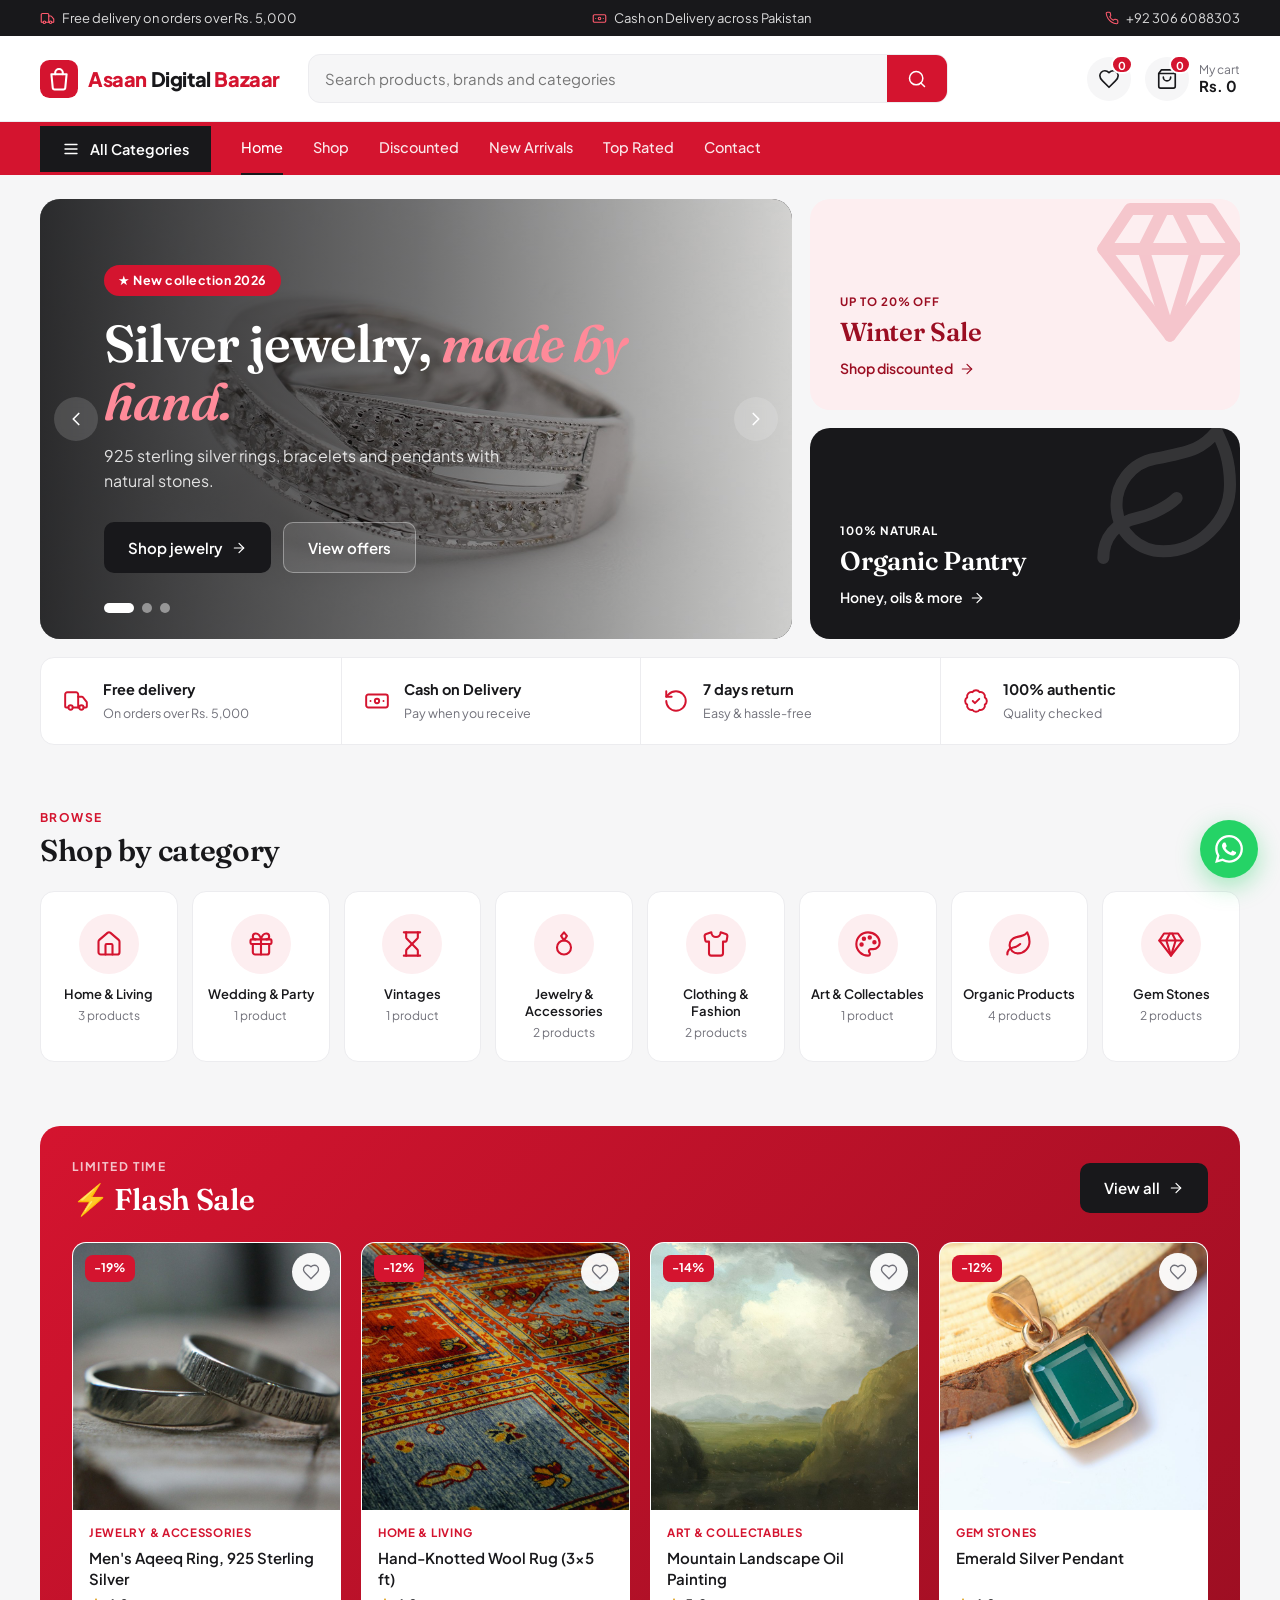
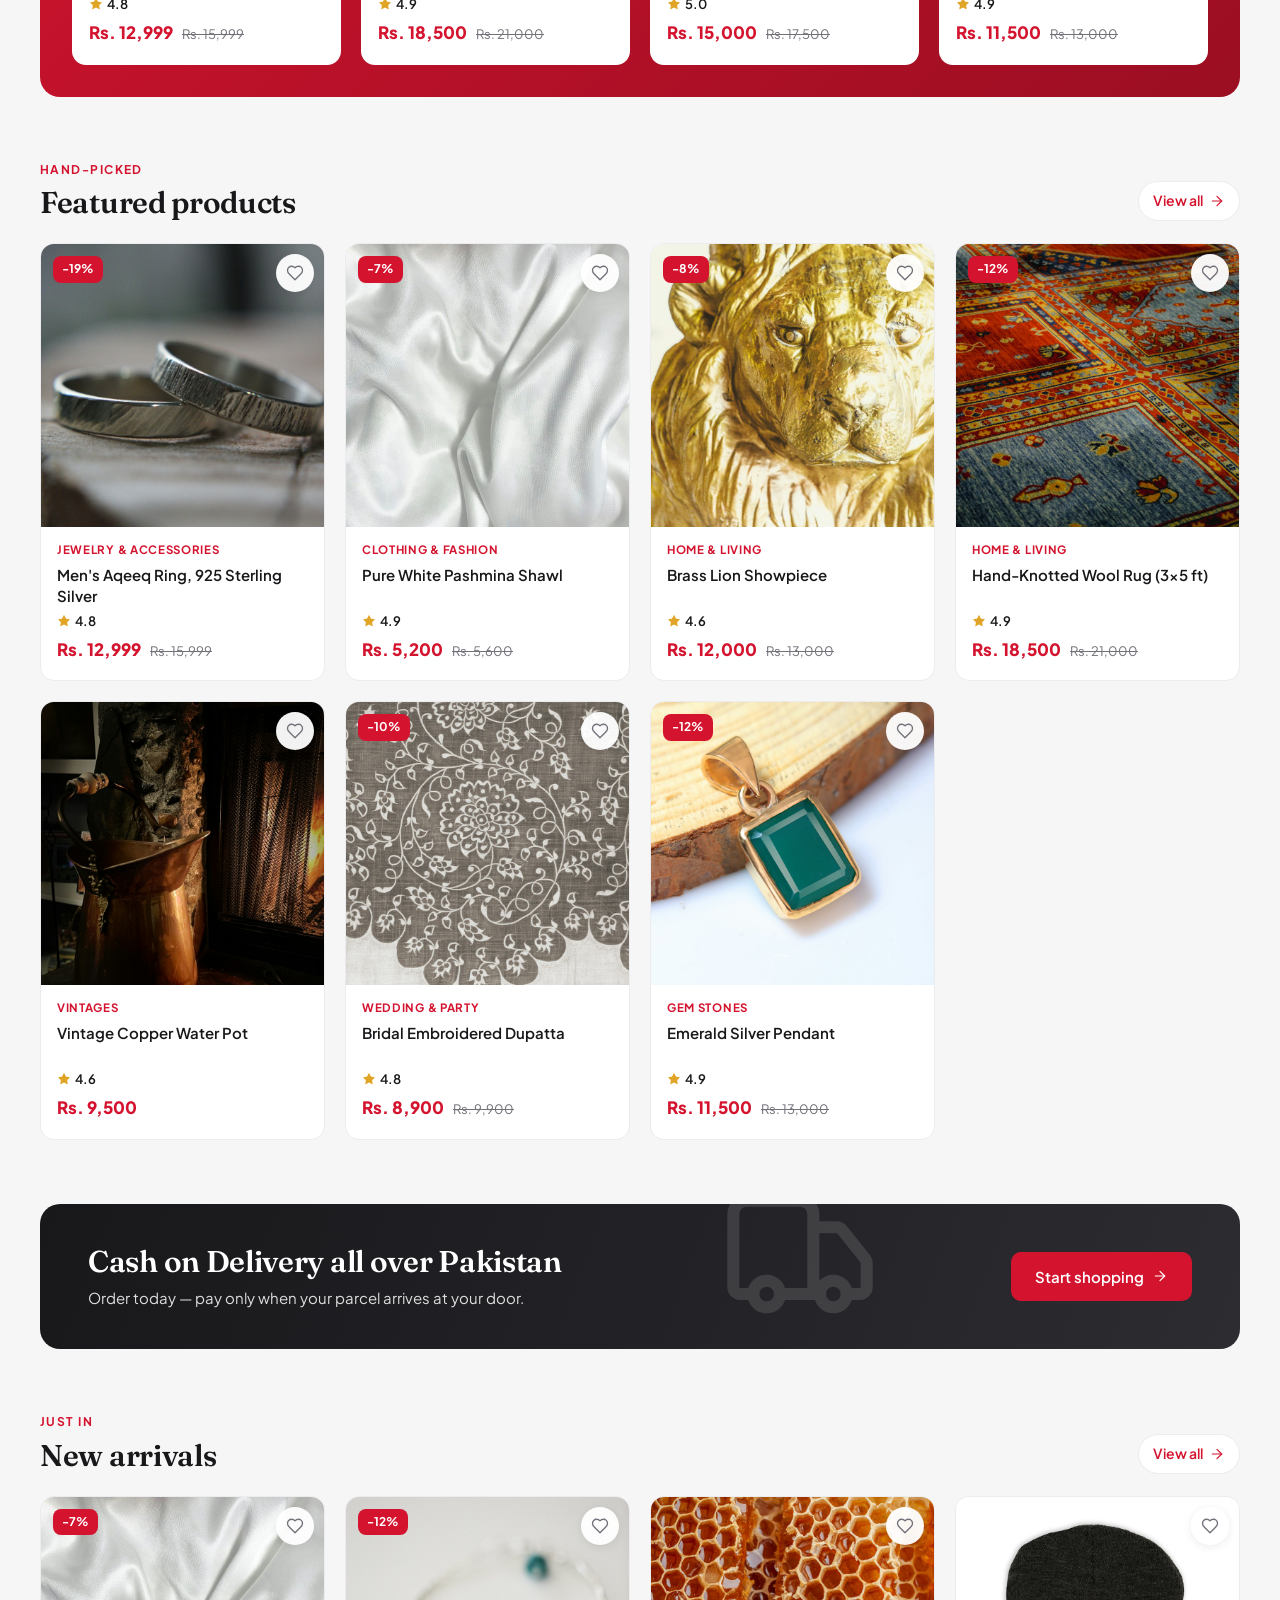
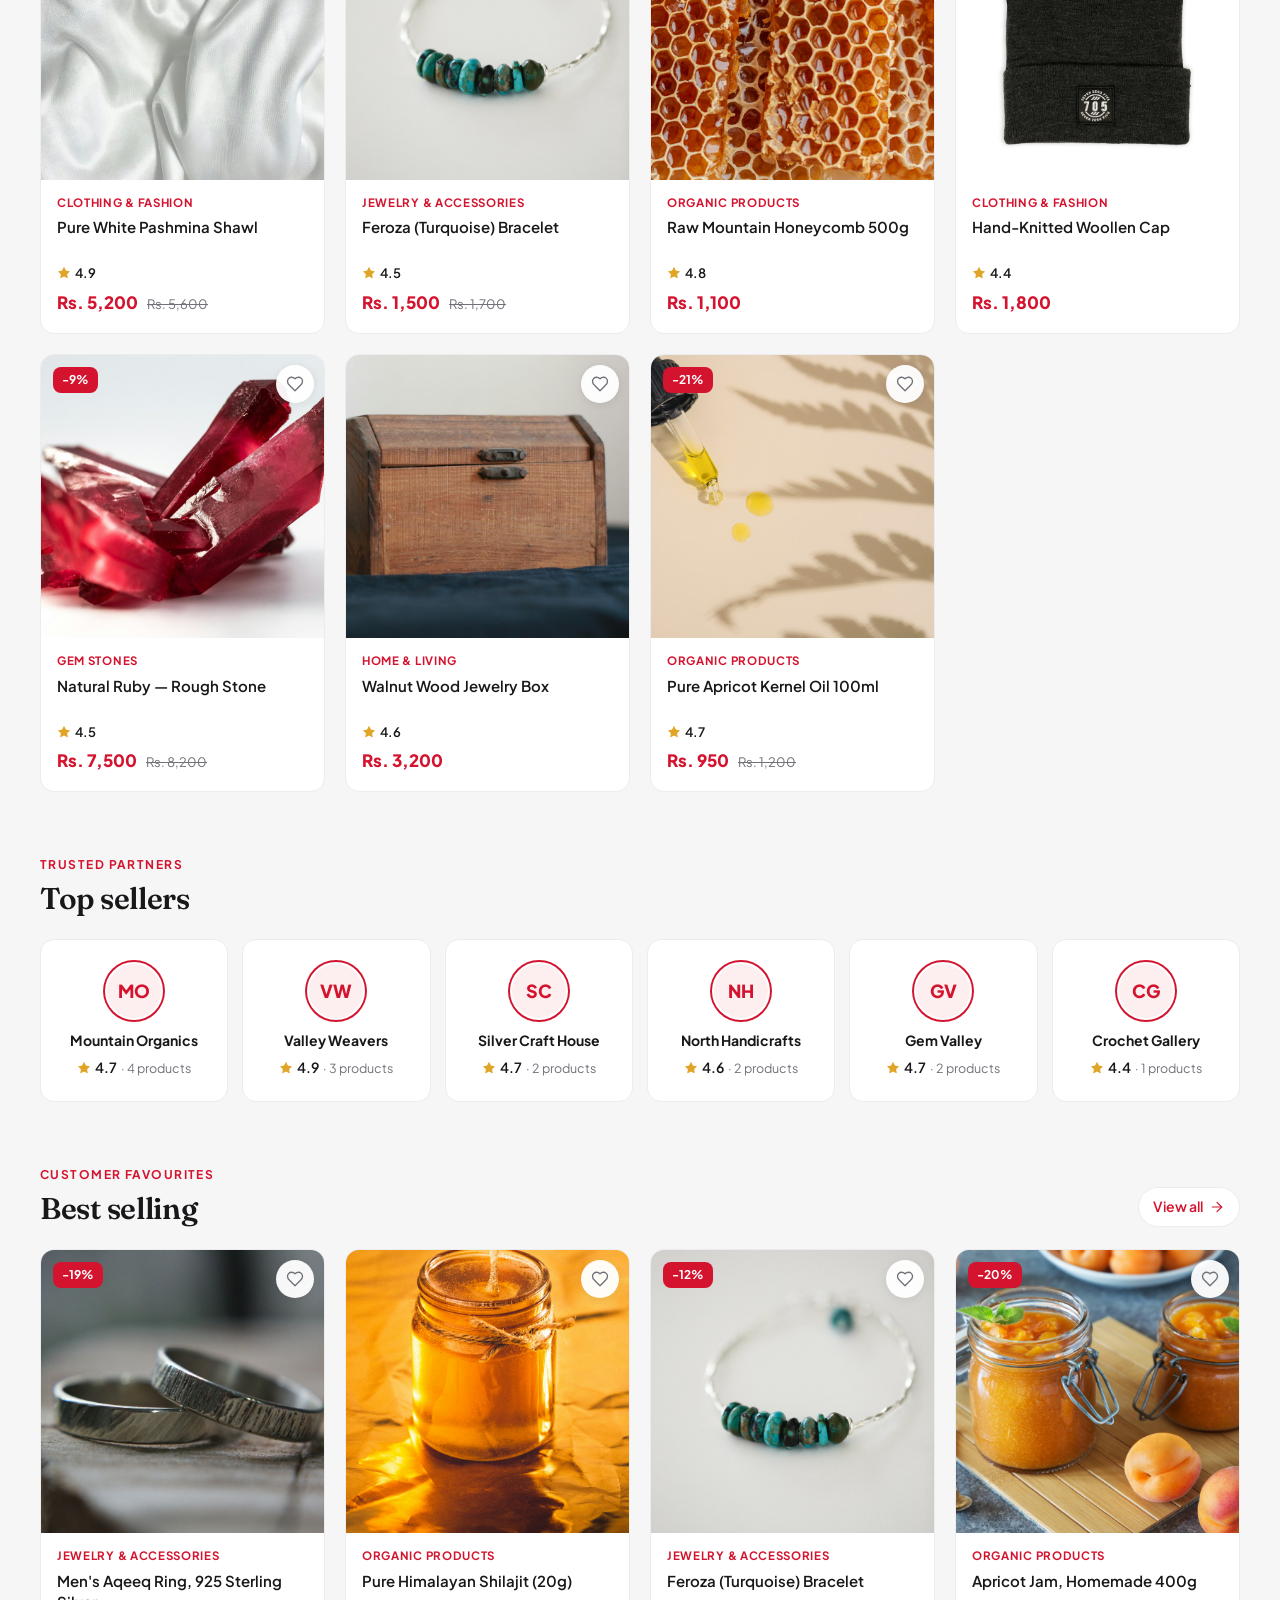
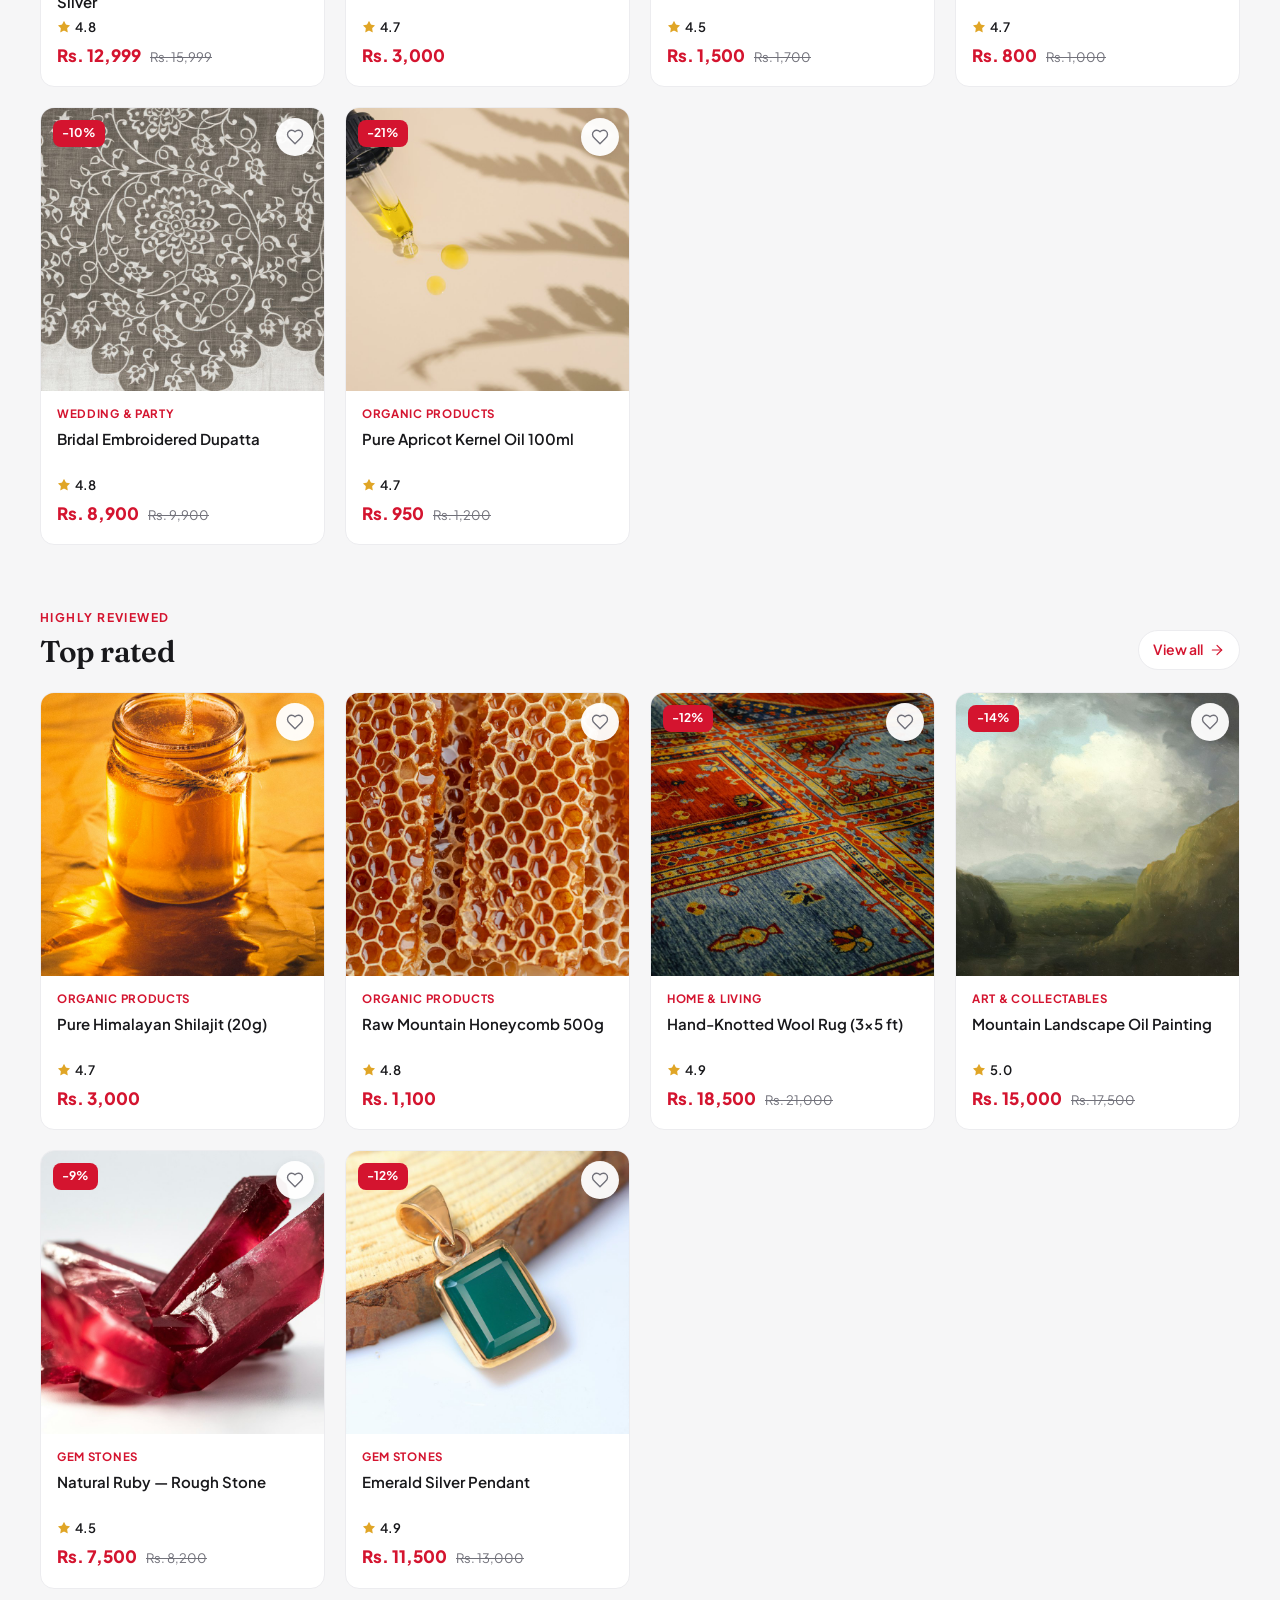
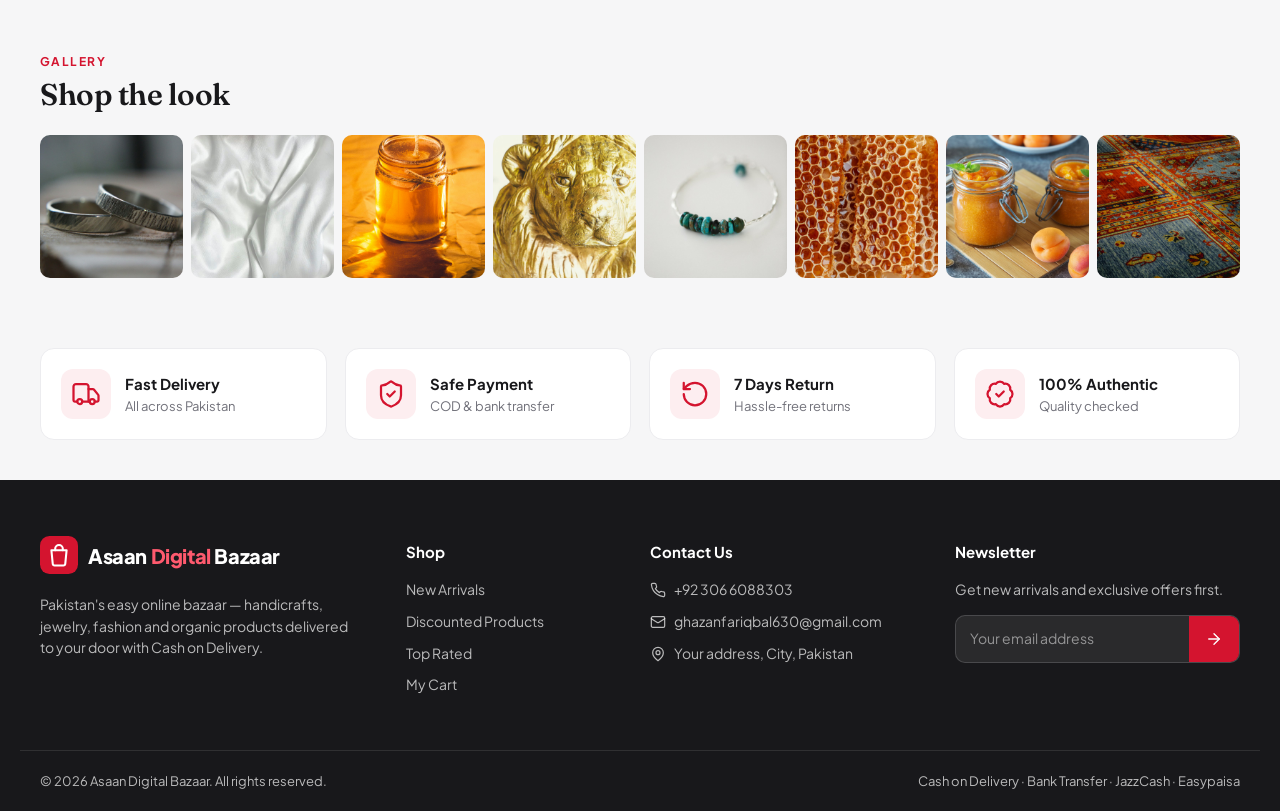
==== commit 3e6c4c5e: "Red theme, hero slider, sample photos, flash sale, sellers, gallery, mobile menu and tab bar Co-Auth" ====
--- a/index.html
+++ b/index.html
@@ -5,8 +5,8 @@
   <meta name="viewport" content="width=device-width, initial-scale=1.0">
   <title>Asaan Digital Bazaar | Online Shopping in Pakistan</title>
   <meta name="description" content="Handicrafts, jewelry, shawls, gemstones and organic products delivered across Pakistan with Cash on Delivery.">
-  <meta name="theme-color" content="#0e4a3c">
-  <link rel="icon" href="data:image/svg+xml,%3Csvg xmlns='http://www.w3.org/2000/svg' viewBox='0 0 40 40'%3E%3Crect width='40' height='40' rx='10' fill='%230e4a3c'/%3E%3Cpath d='M12 15h16l-1.4 14.2a2 2 0 0 1-2 1.8h-9.2a2 2 0 0 1-2-1.8z' fill='none' stroke='%23c9973f' stroke-width='2.2'/%3E%3Cpath d='M16 15v-1.5a4 4 0 0 1 8 0V15' fill='none' stroke='%23fff' stroke-width='2.2'/%3E%3C/svg%3E">
+  <meta name="theme-color" content="#d4142f">
+  <link rel="icon" href="data:image/svg+xml,%3Csvg xmlns='http://www.w3.org/2000/svg' viewBox='0 0 40 40'%3E%3Crect width='40' height='40' rx='10' fill='%23d4142f'/%3E%3Cpath d='M12 15h16l-1.4 14.2a2 2 0 0 1-2 1.8h-9.2a2 2 0 0 1-2-1.8z' fill='none' stroke='%23fff' stroke-width='2.2'/%3E%3Cpath d='M16 15v-1.5a4 4 0 0 1 8 0V15' fill='none' stroke='%23fff' stroke-width='2.2'/%3E%3C/svg%3E">
   <link rel="preconnect" href="https://fonts.googleapis.com">
   <link rel="preconnect" href="https://fonts.gstatic.com" crossorigin>
   <link href="https://fonts.googleapis.com/css2?family=Fraunces:ital,opsz,wght@0,9..144,600;1,9..144,600&family=Plus+Jakarta+Sans:wght@400;500;600;700;800&display=swap" rel="stylesheet">
@@ -17,19 +17,28 @@
 
   <main class="wrap">
     <section class="hero">
-      <div class="hero-main">
-        <span class="eyebrow">★ New season collection 2026</span>
-        <h1>Authentic handmade goods, <em>delivered easy.</em></h1>
-        <p>Pashmina shawls, silver jewelry, natural gemstones and pure organic food — sourced from trusted artisans and delivered to your door.</p>
-        <div class="hero-cta">
-          <a href="shop.html" class="btn btn-gold">Shop now <i data-arrow></i></a>
-          <a href="shop.html?sale=1" class="btn btn-ghost">View offers</a>
+      <div class="slider" id="slider">
+        <div class="slide active" style="background-image:url(images/hero-1.jpg)">
+          <span class="eyebrow">★ New collection 2026</span>
+          <h2>Silver jewelry, <em>made by hand.</em></h2>
+          <p>925 sterling silver rings, bracelets and pendants with natural stones.</p>
+          <div class="hero-cta"><a href="shop.html?cat=jewelry" class="btn btn-gold">Shop jewelry <i data-arrow></i></a><a href="shop.html?sale=1" class="btn btn-ghost">View offers</a></div>
         </div>
-        <div class="hero-stats">
-          <div><b>100%</b><span>Authentic products</span></div>
-          <div><b>COD</b><span>Pay on delivery</span></div>
-          <div><b>7 Days</b><span>Easy returns</span></div>
+        <div class="slide" style="background-image:url(images/hero-2.jpg)">
+          <span class="eyebrow">100% natural</span>
+          <h2>Pure organic food, <em>straight from the source.</em></h2>
+          <p>Raw honey, shilajit, apricot jam and cold-pressed oils — no additives.</p>
+          <div class="hero-cta"><a href="shop.html?cat=organic" class="btn btn-gold">Shop organic <i data-arrow></i></a></div>
         </div>
+        <div class="slide" style="background-image:url(images/hero-3.jpg)">
+          <span class="eyebrow">Up to 20% off</span>
+          <h2>Home & living, <em>winter sale.</em></h2>
+          <p>Hand-knotted rugs, brass decor and wooden crafts at special prices.</p>
+          <div class="hero-cta"><a href="shop.html?cat=home" class="btn btn-gold">Shop home decor <i data-arrow></i></a></div>
+        </div>
+        <button class="sl-nav prev" aria-label="Previous slide" data-sl="-1"></button>
+        <button class="sl-nav next" aria-label="Next slide" data-sl="1"></button>
+        <div class="dots" id="dots"></div>
       </div>
       <div class="hero-side">
         <a href="shop.html?sale=1" class="promo p1" data-icon="gems">
@@ -40,14 +49,30 @@
         <a href="shop.html?cat=organic" class="promo p2" data-icon="organic">
           <small>100% natural</small>
           <h3>Organic Pantry</h3>
-          <span>Dried fruits, honey & oils <i data-arrow></i></span>
+          <span>Honey, oils & more <i data-arrow></i></span>
         </a>
       </div>
+    </section>
+
+    <section class="features">
+      <div><i data-ic="truck"></i><span><b>Free delivery</b><small>On orders over Rs. 5,000</small></span></div>
+      <div><i data-ic="cash"></i><span><b>Cash on Delivery</b><small>Pay when you receive</small></span></div>
+      <div><i data-ic="return"></i><span><b>7 days return</b><small>Easy & hassle-free</small></span></div>
+      <div><i data-ic="badge"></i><span><b>100% authentic</b><small>Quality checked</small></span></div>
     </section>
 
     <section class="sec">
       <div class="sec-head"><div><span class="kicker">Browse</span><h2 class="sec-title">Shop by category</h2></div></div>
       <div class="cat-grid" id="catGrid"></div>
+    </section>
+
+    <section class="sec flash">
+      <div class="flash-head">
+        <div><span class="kicker light">Limited time</span><h2 class="sec-title">⚡ Flash Sale</h2></div>
+        <div class="countdown" id="countdown" aria-label="Sale ends in"></div>
+        <a href="shop.html?sale=1" class="btn btn-gold">View all <i data-arrow></i></a>
+      </div>
+      <div class="grid" id="flashGrid"></div>
     </section>
 
     <section class="sec">
@@ -69,13 +94,28 @@
     </section>
 
     <section class="sec">
+      <div class="sec-head"><div><span class="kicker">Trusted partners</span><h2 class="sec-title">Top sellers</h2></div></div>
+      <div class="sellers" id="sellers"></div>
+    </section>
+
+    <section class="sec">
       <div class="sec-head"><div><span class="kicker">Customer favourites</span><h2 class="sec-title">Best selling</h2></div><a href="shop.html">View all <i data-arrow></i></a></div>
       <div class="grid" id="bestSelling"></div>
     </section>
 
     <section class="sec">
+      <div class="sec-head"><div><span class="kicker">Reviews</span><h2 class="sec-title">What our customers say</h2></div></div>
+      <div class="reviews" id="reviews"></div>
+    </section>
+
+    <section class="sec">
       <div class="sec-head"><div><span class="kicker">Highly reviewed</span><h2 class="sec-title">Top rated</h2></div><a href="shop.html?sort=rating">View all <i data-arrow></i></a></div>
       <div class="grid" id="topRated"></div>
+    </section>
+
+    <section class="sec">
+      <div class="sec-head"><div><span class="kicker">Gallery</span><h2 class="sec-title">Shop the look</h2></div></div>
+      <div class="insta" id="insta"></div>
     </section>
   </main>
 
--- a/css/style.css
+++ b/css/style.css
@@ -1,15 +1,15 @@
 :root {
-  --brand: #0e4a3c;
-  --brand-2: #14614f;
-  --brand-dark: #0a3329;
-  --gold: #c9973f;
-  --gold-soft: #f6ecd9;
-  --bg: #f7f5f0;
+  --brand: #d4142f;
+  --brand-2: #b5102a;
+  --brand-dark: #18181b;
+  --gold: #18181b;
+  --gold-soft: #fdeef0;
+  --bg: #f6f6f7;
   --surface: #ffffff;
-  --text: #1a2421;
-  --muted: #6b7470;
-  --line: #e8e4dc;
-  --sale: #c2412d;
+  --text: #18181b;
+  --muted: #71717a;
+  --line: #ececef;
+  --sale: #d4142f;
   --ok: #1f8a5b;
   --radius: 14px;
   --shadow: 0 1px 2px rgba(16, 24, 20, .04), 0 8px 24px rgba(16, 24, 20, .06);
@@ -31,11 +31,11 @@
 
 /* buttons */
 .btn { display: inline-flex; align-items: center; justify-content: center; gap: 8px; background: var(--brand); color: #fff; border: 0; padding: 13px 24px; border-radius: 10px; font-weight: 600; font-size: 15px; cursor: pointer; transition: background .2s, transform .1s, box-shadow .2s; }
-.btn:hover { background: var(--brand-2); box-shadow: 0 6px 18px rgba(14, 74, 60, .25); }
+.btn:hover { background: var(--brand-2); box-shadow: 0 6px 18px rgba(212, 20, 47, .25); }
 .btn:active { transform: translateY(1px); }
 .btn-gold { background: var(--gold); }
-.btn-gold:hover { background: #b5852f; box-shadow: 0 6px 18px rgba(201, 151, 63, .3); }
-.btn-ghost { background: rgba(255,255,255,.12); border: 1px solid rgba(255,255,255,.35); }
+.btn-gold:hover { background: #000; box-shadow: 0 6px 18px rgba(0, 0, 0, .25); }
+.btn-ghost { background: rgba(255,255,255,.1); color: #fff; border: 1px solid rgba(255,255,255,.35); }
 .btn-ghost:hover { background: rgba(255,255,255,.2); box-shadow: none; }
 .btn.full { width: 100%; }
 .btn.grow { flex: 1; min-width: 140px; }
@@ -46,29 +46,33 @@
 .topbar { background: var(--brand-dark); color: rgba(255,255,255,.85); font-size: 13px; }
 .topbar .wrap { display: flex; justify-content: space-between; padding: 8px 20px; gap: 16px; }
 .topbar span, .topbar a { display: inline-flex; align-items: center; gap: 7px; }
-.topbar .ic { color: var(--gold); }
+.topbar .ic { color: #ff5a6e; }
 
 /* main header */
 .mainbar { background: var(--surface); border-bottom: 1px solid var(--line); }
 .mainbar .wrap { display: flex; align-items: center; gap: 28px; padding-top: 18px; padding-bottom: 18px; }
 .logo { display: inline-flex; align-items: center; gap: 10px; font-weight: 800; font-size: 20px; color: var(--brand); white-space: nowrap; letter-spacing: -.02em; }
-.logo em { font-style: normal; color: var(--gold); }
+.logo em { font-style: normal; color: var(--text); }
 .logo.light { color: #fff; }
+.logo.light em { color: #ff5a6e; }
 .search { flex: 1; display: flex; border: 1.5px solid var(--line); border-radius: 12px; overflow: hidden; background: var(--bg); transition: border-color .2s, box-shadow .2s; max-width: 640px; }
-.search:focus-within { border-color: var(--brand); box-shadow: 0 0 0 4px rgba(14, 74, 60, .08); background: #fff; }
+.search:focus-within { border-color: var(--brand); box-shadow: 0 0 0 4px rgba(212, 20, 47, .08); background: #fff; }
 .search input { flex: 1; border: 0; background: transparent; padding: 12px 16px; font: inherit; outline: none; min-width: 0; }
 .search button { border: 0; background: var(--brand); color: #fff; padding: 0 20px; cursor: pointer; display: grid; place-items: center; }
 .icons { display: flex; align-items: center; gap: 14px; margin-left: auto; }
 .icon-btn { position: relative; width: 44px; height: 44px; border-radius: 50%; background: var(--bg); display: grid; place-items: center; color: var(--text); transition: background .2s; }
 .icon-btn:hover { background: var(--gold-soft); color: var(--brand); }
-.icon-btn b { position: absolute; top: -2px; right: -2px; min-width: 19px; height: 19px; font-size: 11px; background: var(--gold); color: #fff; border-radius: 99px; display: grid; place-items: center; padding: 0 5px; border: 2px solid #fff; }
+.icon-btn b { position: absolute; top: -2px; right: -2px; min-width: 19px; height: 19px; font-size: 11px; background: var(--brand); color: #fff; border-radius: 99px; display: grid; place-items: center; padding: 0 5px; border: 2px solid #fff; }
 .cart-btn { display: flex; align-items: center; gap: 10px; }
 .cart-label { display: flex; flex-direction: column; line-height: 1.2; }
 .cart-label small { color: var(--muted); font-size: 12px; }
 .cart-label strong { font-size: 15px; }
 
 /* category bar */
-.catbar { background: var(--brand); color: #fff; position: sticky; top: 0; z-index: 20; box-shadow: 0 2px 10px rgba(0,0,0,.08); }
+/* header stays pinned while scrolling; only the thin topbar scrolls away (top is set from JS) */
+#header { position: sticky; top: 0; z-index: 40; transition: box-shadow .2s; }
+#header.scrolled { box-shadow: 0 6px 20px rgba(16, 24, 20, .12); }
+.catbar { background: var(--brand); color: #fff; }
 .catbar .wrap { display: flex; align-items: center; gap: 30px; overflow-x: auto; scrollbar-width: none; }
 .catbar .wrap::-webkit-scrollbar { display: none; }
 .catbar a { padding: 14px 0; white-space: nowrap; font-weight: 500; font-size: 14.5px; opacity: .9; border-bottom: 2px solid transparent; }
@@ -83,21 +87,24 @@
 
 /* hero */
 .hero { display: grid; grid-template-columns: 1.75fr 1fr; gap: 18px; margin: 24px auto 0; }
-.hero-main { position: relative; overflow: hidden; border-radius: 20px; padding: 56px; color: #fff; min-height: 400px; display: flex; flex-direction: column; justify-content: center;
-  background:
-    radial-gradient(circle at 85% 20%, rgba(201,151,63,.35), transparent 40%),
-    radial-gradient(circle at 70% 110%, rgba(255,255,255,.08), transparent 45%),
-    linear-gradient(135deg, var(--brand-dark), var(--brand) 55%, var(--brand-2)); }
-.hero-main::after { content: ""; position: absolute; inset: 0; background-image: radial-gradient(rgba(255,255,255,.07) 1px, transparent 1px); background-size: 22px 22px; mask-image: linear-gradient(90deg, transparent 35%, #000); pointer-events: none; }
-.hero-main > * { position: relative; z-index: 1; }
-.eyebrow { display: inline-flex; align-items: center; gap: 8px; align-self: flex-start; background: rgba(255,255,255,.1); border: 1px solid rgba(255,255,255,.2); padding: 6px 14px; border-radius: 99px; font-size: 12.5px; font-weight: 600; letter-spacing: .04em; color: #f3dcae; }
-.hero-main h1 { font-family: var(--display); font-weight: 600; font-size: clamp(32px, 4.4vw, 54px); margin: 18px 0 14px; max-width: 560px; letter-spacing: -.02em; }
-.hero-main h1 em { font-style: italic; color: #f0c674; }
-.hero-main p { max-width: 470px; color: rgba(255,255,255,.8); margin: 0 0 28px; font-size: 16px; }
+.slider { position: relative; overflow: hidden; border-radius: 20px; min-height: 440px; background: #18181b; }
+.slide { position: absolute; inset: 0; padding: 56px 64px; color: #fff; display: flex; flex-direction: column; justify-content: center; background-size: cover; background-position: center; opacity: 0; visibility: hidden; transition: opacity .7s, visibility .7s; }
+.slide::before { content: ""; position: absolute; inset: 0; background: linear-gradient(90deg, rgba(10,10,12,.85) 0%, rgba(10,10,12,.55) 50%, rgba(10,10,12,.1) 100%); }
+.slide > * { position: relative; z-index: 1; transform: translateY(14px); opacity: 0; transition: transform .7s .15s, opacity .7s .15s; }
+.slide.active { opacity: 1; visibility: visible; }
+.slide.active > * { transform: none; opacity: 1; }
+.eyebrow { display: inline-flex; align-items: center; gap: 8px; align-self: flex-start; background: var(--brand); padding: 6px 14px; border-radius: 99px; font-size: 12.5px; font-weight: 700; letter-spacing: .04em; color: #fff; }
+.slide h2 { font-family: var(--display); font-weight: 600; font-size: clamp(30px, 4.2vw, 52px); margin: 18px 0 14px; max-width: 540px; letter-spacing: -.02em; line-height: 1.12; }
+.slide h2 em { font-style: italic; color: #ff8a99; }
+.slide p { max-width: 440px; color: rgba(255,255,255,.85); margin: 0 0 28px; font-size: 16px; }
 .hero-cta { display: flex; gap: 12px; flex-wrap: wrap; }
-.hero-stats { display: flex; gap: 36px; margin-top: 40px; padding-top: 24px; border-top: 1px solid rgba(255,255,255,.15); flex-wrap: wrap; }
-.hero-stats b { display: block; font-size: 22px; font-family: var(--display); }
-.hero-stats span { font-size: 13px; color: rgba(255,255,255,.7); }
+.sl-nav { position: absolute; top: 50%; z-index: 3; width: 44px; height: 44px; margin-top: -22px; border-radius: 50%; border: 0; background: rgba(255,255,255,.15); color: #fff; cursor: pointer; display: grid; place-items: center; backdrop-filter: blur(6px); transition: background .2s; }
+.sl-nav:hover { background: var(--brand); }
+.sl-nav.prev { left: 14px; transform: scaleX(-1); }
+.sl-nav.next { right: 14px; }
+.dots { position: absolute; left: 64px; bottom: 26px; z-index: 3; display: flex; gap: 8px; }
+.dots button { width: 10px; height: 10px; border-radius: 99px; border: 0; background: rgba(255,255,255,.45); cursor: pointer; padding: 0; transition: width .3s, background .3s; }
+.dots button.active { width: 30px; background: #fff; }
 .hero-side { display: grid; gap: 18px; }
 .promo { border-radius: 20px; padding: 30px; display: flex; flex-direction: column; justify-content: flex-end; position: relative; overflow: hidden; min-height: 190px; transition: transform .25s, box-shadow .25s; }
 .promo:hover { transform: translateY(-3px); box-shadow: var(--shadow-lg); }
@@ -105,15 +112,15 @@
 .promo small { font-weight: 700; letter-spacing: .08em; text-transform: uppercase; font-size: 11.5px; }
 .promo h3 { font-family: var(--display); font-weight: 600; margin: 6px 0 10px; font-size: 26px; }
 .promo span { display: inline-flex; align-items: center; gap: 6px; font-weight: 600; font-size: 14px; }
-.promo.p1 { background: var(--gold-soft); color: #6b4a12; }
-.promo.p1 .ic.bg { color: var(--gold); opacity: .3; }
-.promo.p2 { background: #e5efe9; color: var(--brand); }
-.promo.p2 .ic.bg { color: var(--brand); opacity: .15; }
+.promo.p1 { background: var(--gold-soft); color: #9b0e22; }
+.promo.p1 .ic.bg { color: var(--brand); opacity: .18; }
+.promo.p2 { background: #18181b; color: #fff; }
+.promo.p2 .ic.bg { color: #fff; opacity: .12; }
 
 /* sections */
 .sec { margin: 64px auto; }
 .sec-head { display: flex; justify-content: space-between; align-items: flex-end; margin-bottom: 22px; gap: 12px; }
-.kicker { display: block; color: var(--gold); font-weight: 700; font-size: 12px; letter-spacing: .12em; text-transform: uppercase; margin-bottom: 6px; }
+.kicker { display: block; color: var(--brand); font-weight: 700; font-size: 12px; letter-spacing: .12em; text-transform: uppercase; margin-bottom: 6px; }
 .sec-title { font-family: var(--display); font-weight: 600; font-size: 30px; margin: 0; }
 .sec-head > a { display: inline-flex; align-items: center; gap: 6px; color: var(--brand); font-weight: 600; font-size: 14px; white-space: nowrap; padding: 8px 14px; border: 1px solid var(--line); border-radius: 99px; background: #fff; transition: border-color .2s; }
 .sec-head > a:hover { border-color: var(--brand); }
@@ -143,7 +150,7 @@
 .quick-add:hover { background: var(--brand-2); }
 .card:hover .quick-add, .quick-add:focus-visible { transform: none; }
 .card-body { padding: 14px 16px 18px; display: flex; flex-direction: column; gap: 5px; flex: 1; }
-.pcat { color: var(--gold); font-size: 11.5px; font-weight: 700; letter-spacing: .06em; text-transform: uppercase; }
+.pcat { color: var(--brand); font-size: 11.5px; font-weight: 700; letter-spacing: .06em; text-transform: uppercase; }
 .pname { font-weight: 600; font-size: 15px; line-height: 1.4; display: -webkit-box; -webkit-line-clamp: 2; -webkit-box-orient: vertical; overflow: hidden; min-height: 42px; }
 .pname:hover { color: var(--brand); }
 .stars { display: inline-flex; align-items: center; gap: 4px; color: #e0a526; font-size: 13px; }
@@ -160,11 +167,11 @@
 .wish.on .ic, .wish-link.on .ic { fill: currentColor; }
 
 /* banner strip */
-.strip { position: relative; overflow: hidden; background: linear-gradient(110deg, var(--gold) 0%, #d9ab5a 100%); color: #3d2a07; border-radius: 20px; padding: 40px 48px; display: flex; justify-content: space-between; align-items: center; gap: 24px; flex-wrap: wrap; }
+.strip { position: relative; overflow: hidden; background: linear-gradient(110deg, #18181b 0%, #2c2c31 100%); color: #fff; border-radius: 20px; padding: 40px 48px; display: flex; justify-content: space-between; align-items: center; gap: 24px; flex-wrap: wrap; }
 .strip .ic.bg { position: absolute; right: 30%; top: -30px; opacity: .12; }
 .strip h2 { font-family: var(--display); font-weight: 600; font-size: 30px; margin: 0 0 6px; }
 .strip p { margin: 0; opacity: .85; }
-.strip .btn { background: var(--brand-dark); }
+.strip .btn { background: var(--brand); }
 
 /* trust + footer */
 .trust { display: grid; grid-template-columns: repeat(4, 1fr); gap: 18px; margin-top: 70px; margin-bottom: 0; padding-bottom: 40px; }
@@ -177,11 +184,11 @@
 .footer p { margin: 14px 0 0; max-width: 320px; }
 .footer h4 { color: #fff; margin: 4px 0 16px; font-size: 15px; }
 .footer .cols a:not(.logo), .footer .addr { display: flex; align-items: center; gap: 8px; margin-bottom: 10px; transition: color .2s; }
-.footer .cols a:not(.logo):hover { color: var(--gold); }
+.footer .cols a:not(.logo):hover { color: #ff5a6e; }
 .newsletter { display: flex; margin-top: 14px; background: rgba(255,255,255,.08); border: 1px solid rgba(255,255,255,.15); border-radius: 10px; overflow: hidden; }
 .newsletter input { flex: 1; min-width: 0; padding: 12px 14px; border: 0; background: transparent; color: #fff; font: inherit; outline: none; }
 .newsletter input::placeholder { color: rgba(255,255,255,.5); }
-.newsletter button { border: 0; background: var(--gold); color: #fff; padding: 0 16px; cursor: pointer; display: grid; place-items: center; }
+.newsletter button { border: 0; background: var(--brand); color: #fff; padding: 0 16px; cursor: pointer; display: grid; place-items: center; }
 .copy { display: flex; justify-content: space-between; gap: 12px; flex-wrap: wrap; border-top: 1px solid rgba(255,255,255,.1); margin-top: 44px; padding-top: 20px; padding-bottom: 20px; font-size: 13px; }
 .wa-float { position: fixed; right: 22px; bottom: 22px; width: 58px; height: 58px; border-radius: 50%; background: #25d366; display: grid; place-items: center; box-shadow: 0 8px 24px rgba(37, 211, 102, .4); z-index: 50; transition: transform .2s; }
 .wa-float:hover { transform: scale(1.08); }
@@ -195,13 +202,13 @@
 
 /* shop */
 .shop { display: grid; grid-template-columns: 250px 1fr; gap: 28px; margin: 28px auto 0; }
-.filters { background: #fff; border: 1px solid var(--line); border-radius: var(--radius); padding: 14px; align-self: start; position: sticky; top: 70px; }
+.filters { background: #fff; border: 1px solid var(--line); border-radius: var(--radius); padding: 14px; align-self: start; position: sticky; top: calc(var(--header-h, 140px) + 16px); }
 .filters h3 { margin: 6px 10px 12px; font-size: 13px; text-transform: uppercase; letter-spacing: .08em; color: var(--muted); }
 .filters a { display: flex; align-items: center; gap: 10px; padding: 10px 12px; border-radius: 10px; font-size: 14px; font-weight: 500; transition: background .15s; }
 .filters a .ic { color: var(--muted); }
 .filters a:hover { background: var(--bg); }
 .filters a.active { background: var(--brand); color: #fff; }
-.filters a.active .ic { color: var(--gold); }
+.filters a.active .ic { color: #fff; }
 .toolbar { display: flex; justify-content: space-between; align-items: center; margin-bottom: 18px; gap: 12px; flex-wrap: wrap; background: #fff; border: 1px solid var(--line); border-radius: var(--radius); padding: 12px 16px; }
 .toolbar h2 { margin: 0; font-size: 18px; }
 select { padding: 9px 12px; border-radius: 10px; border: 1px solid var(--line); font: inherit; font-size: 14px; background: var(--bg); cursor: pointer; }
@@ -251,18 +258,18 @@
 .ctotal { text-align: right; }
 .remove { border: 0; background: none; color: var(--muted); cursor: pointer; display: grid; place-items: center; width: 30px; height: 30px; border-radius: 50%; }
 .remove:hover { color: var(--sale); background: #fdecea; }
-.summary { background: #fff; border: 1px solid var(--line); border-radius: var(--radius); padding: 24px; position: sticky; top: 70px; }
+.summary { background: #fff; border: 1px solid var(--line); border-radius: var(--radius); padding: 24px; position: sticky; top: calc(var(--header-h, 140px) + 16px); }
 .summary h3 { margin: 0 0 14px; font-size: 17px; }
 .summary h3:not(:first-child) { margin-top: 28px; }
 .summary .row { display: flex; justify-content: space-between; padding: 7px 0; font-size: 14.5px; }
 .summary .free { color: var(--ok); }
-.note { background: var(--gold-soft); color: #6b4a12; font-size: 13px; padding: 10px 12px; border-radius: 8px; margin: 6px 0; }
+.note { background: var(--gold-soft); color: #9b0e22; font-size: 13px; padding: 10px 12px; border-radius: 8px; margin: 6px 0; }
 .summary .total { border-top: 1px dashed var(--line); margin-top: 10px; padding-top: 14px; font-weight: 800; font-size: 20px; color: var(--brand); }
 #checkout { display: grid; gap: 10px; }
 #checkout input:not([type=radio]), #checkout textarea { width: 100%; padding: 12px 14px; border: 1.5px solid var(--line); border-radius: 10px; font: inherit; font-size: 14.5px; outline: none; transition: border-color .2s, box-shadow .2s; background: var(--bg); }
-#checkout input:focus, #checkout textarea:focus { border-color: var(--brand); box-shadow: 0 0 0 4px rgba(14, 74, 60, .08); background: #fff; }
+#checkout input:focus, #checkout textarea:focus { border-color: var(--brand); box-shadow: 0 0 0 4px rgba(212, 20, 47, .08); background: #fff; }
 .radio { display: flex; gap: 12px; align-items: flex-start; padding: 12px 14px; border: 1.5px solid var(--line); border-radius: 10px; cursor: pointer; transition: border-color .2s, background .2s; }
-.radio:has(input:checked) { border-color: var(--brand); background: #f1f7f4; }
+.radio:has(input:checked) { border-color: var(--brand); background: #fff5f6; }
 .radio input { accent-color: var(--brand); margin-top: 3px; }
 .radio b { display: block; font-size: 14px; }
 .radio small { color: var(--muted); font-size: 12.5px; }
@@ -308,8 +315,6 @@
   .catbar .wrap { gap: 22px; padding-left: 0; }
   .cat-btn { padding: 13px 16px; }
   .hero { margin-top: 16px; }
-  .hero-main { padding: 32px 24px; min-height: 0; border-radius: 16px; }
-  .hero-stats { gap: 24px; margin-top: 28px; }
   .hero-side { grid-template-columns: 1fr; }
   .promo { min-height: 150px; padding: 24px; border-radius: 16px; }
   .sec { margin: 44px auto; }
@@ -325,7 +330,7 @@
   .pname { font-size: 13.5px; min-height: 38px; }
   .price { font-size: 15px; }
   .price s { display: block; margin: 0; }
-  .quick-add { transform: none; position: static; border-radius: 0; padding: 10px; font-size: 13px; }
+  .quick-add { transform: none; position: static; width: 100%; border-radius: 0; padding: 10px; font-size: 13px; }
   .wish { width: 34px; height: 34px; }
   .strip { padding: 28px 24px; }
   .strip h2 { font-size: 22px; }
@@ -344,3 +349,108 @@
   .citem .remove { grid-column: 3; grid-row: 1; justify-self: end; align-self: start; }
   .summary { padding: 18px; }
 }
+
+/* feature strip under hero */
+.features { display: grid; grid-template-columns: repeat(4, 1fr); background: #fff; border: 1px solid var(--line); border-radius: var(--radius); margin-top: 18px; }
+.features > div { display: flex; align-items: center; gap: 14px; padding: 20px 22px; }
+.features > div + div { border-left: 1px solid var(--line); }
+.features .ic { color: var(--brand); flex-shrink: 0; }
+.features b { display: block; font-size: 14.5px; }
+.features small { color: var(--muted); font-size: 12.5px; }
+
+/* flash sale */
+.flash { background: linear-gradient(135deg, var(--brand) 0%, #9b0e22 100%); border-radius: 20px; padding: 32px; }
+.flash-head { display: flex; align-items: center; gap: 24px; flex-wrap: wrap; margin-bottom: 24px; color: #fff; }
+.kicker.light { color: rgba(255,255,255,.75); }
+.flash-head .btn { margin-left: auto; }
+.countdown { display: flex; align-items: center; gap: 8px; }
+.countdown .ends { font-size: 13px; font-weight: 600; opacity: .85; margin-right: 4px; }
+.cd { background: #fff; color: var(--brand); border-radius: 10px; min-width: 56px; padding: 6px 8px; text-align: center; line-height: 1.1; }
+.cd b { display: block; font-size: 20px; font-weight: 800; }
+.cd small { font-size: 10.5px; color: var(--muted); font-weight: 600; text-transform: uppercase; }
+.flash .card { border-color: transparent; }
+
+/* sellers */
+.sellers { display: grid; grid-template-columns: repeat(6, 1fr); gap: 14px; }
+.seller { background: #fff; border: 1px solid var(--line); border-radius: var(--radius); padding: 22px 12px; text-align: center; display: flex; flex-direction: column; align-items: center; gap: 6px; transition: box-shadow .2s, transform .2s; }
+.seller:hover { box-shadow: var(--shadow); transform: translateY(-3px); }
+.seller b { font-size: 14px; }
+.seller small { color: var(--muted); font-size: 12.5px; display: flex; align-items: center; gap: 4px; }
+.avatar { width: 58px; height: 58px; border-radius: 50%; background: var(--gold-soft); color: var(--brand); display: grid; place-items: center; font-weight: 800; font-size: 18px; margin-bottom: 4px; border: 2px solid #fff; box-shadow: 0 0 0 2px var(--brand); }
+.avatar.sm { width: 40px; height: 40px; font-size: 15px; margin: 0; box-shadow: none; }
+
+/* reviews */
+.reviews { display: grid; grid-template-columns: repeat(3, 1fr); gap: 18px; }
+.review { margin: 0; background: #fff; border: 1px solid var(--line); border-radius: var(--radius); padding: 24px; display: flex; flex-direction: column; gap: 14px; }
+.review blockquote { margin: 0; color: #3f3f46; }
+.review figcaption { display: flex; align-items: center; gap: 12px; margin-top: auto; }
+.review figcaption b { display: block; font-size: 14px; }
+.review figcaption small { color: var(--muted); font-size: 12.5px; }
+
+/* gallery */
+.insta { display: grid; grid-template-columns: repeat(8, 1fr); gap: 8px; }
+.insta a { position: relative; border-radius: 10px; overflow: hidden; }
+.insta a span { position: absolute; inset: 0; background: rgba(212, 20, 47, .7); color: #fff; display: grid; place-items: center; opacity: 0; transition: opacity .25s; }
+.insta a:hover span { opacity: 1; }
+
+/* mobile menu */
+.burger { display: none; border: 0; background: none; padding: 6px; margin-left: -6px; cursor: pointer; color: var(--text); }
+.drawer-bg { position: fixed; inset: 0; background: rgba(0,0,0,.45); z-index: 70; opacity: 0; visibility: hidden; transition: .25s; }
+.drawer { position: fixed; top: 0; left: 0; bottom: 0; width: min(320px, 86vw); background: #fff; z-index: 71; transform: translateX(-100%); transition: transform .3s ease; display: flex; flex-direction: column; }
+.drawer-open .drawer { transform: none; }
+.drawer-open .drawer-bg { opacity: 1; visibility: visible; }
+.drawer-open { overflow: hidden; }
+.drawer-head { display: flex; align-items: center; justify-content: space-between; padding: 16px; border-bottom: 1px solid var(--line); }
+.drawer-head .logo { font-size: 16px; }
+.drawer-head .logo svg { width: 32px; height: 32px; }
+.drawer-head button { border: 0; background: var(--bg); border-radius: 50%; width: 38px; height: 38px; display: grid; place-items: center; cursor: pointer; }
+.drawer nav { overflow-y: auto; flex: 1; padding: 8px; }
+.drawer nav a { display: flex; align-items: center; gap: 12px; padding: 12px; border-radius: 10px; font-weight: 500; }
+.drawer nav a .ic { color: var(--brand); }
+.drawer nav a:active, .drawer nav a:hover { background: var(--gold-soft); }
+.drawer h4 { margin: 14px 12px 6px; font-size: 12px; text-transform: uppercase; letter-spacing: .08em; color: var(--muted); }
+.drawer-foot { border-top: 1px solid var(--line); padding: 14px 20px; display: grid; gap: 8px; font-size: 13.5px; color: var(--muted); }
+.drawer-foot a { display: flex; gap: 8px; align-items: center; }
+.tabbar { display: none; }
+
+@media (max-width: 1100px) {
+  .sellers { grid-template-columns: repeat(3, 1fr); }
+  .insta { grid-template-columns: repeat(4, 1fr); }
+}
+@media (max-width: 900px) {
+  .features { grid-template-columns: 1fr 1fr; }
+  .features > div:nth-child(3) { border-left: 0; }
+  .features > div:nth-child(n+3) { border-top: 1px solid var(--line); }
+  .reviews { grid-template-columns: 1fr; }
+}
+@media (max-width: 680px) {
+  body { padding-bottom: 64px; }
+  .burger { display: grid; }
+  .catbar { display: none; }
+  .wa-float { display: none; }
+  .slider { min-height: 380px; border-radius: 16px; }
+  .slide { padding: 28px 24px 56px; justify-content: flex-end; }
+  .slide::before { background: linear-gradient(0deg, rgba(10,10,12,.88) 0%, rgba(10,10,12,.45) 60%, rgba(10,10,12,.15) 100%); }
+  .slide p { font-size: 14px; margin-bottom: 18px; }
+  .sl-nav { display: none; }
+  .dots { left: 24px; bottom: 20px; }
+  .features > div { padding: 14px; gap: 10px; }
+  .features .ic { width: 22px; height: 22px; }
+  .features b { font-size: 13px; }
+  .features small { font-size: 11.5px; }
+  .flash { padding: 20px 14px; border-radius: 16px; }
+  .flash-head { gap: 14px; }
+  .flash-head .btn { margin-left: 0; padding: 10px 16px; }
+  .cd { min-width: 46px; }
+  .cd b { font-size: 17px; }
+  .countdown .ends { display: none; }
+  .sellers { grid-template-columns: repeat(2, 1fr); gap: 10px; }
+  .insta { grid-template-columns: repeat(4, 1fr); gap: 6px; }
+  .tabbar { display: grid; grid-template-columns: repeat(4, 1fr); position: fixed; left: 0; right: 0; bottom: 0; z-index: 60; background: #fff; border-top: 1px solid var(--line); box-shadow: 0 -4px 16px rgba(0,0,0,.06); padding-bottom: env(safe-area-inset-bottom); }
+  .tabbar a, .tabbar button { display: flex; flex-direction: column; align-items: center; gap: 2px; padding: 8px 0 7px; font-size: 11px; font-weight: 600; color: var(--muted); border: 0; background: none; cursor: pointer; font-family: inherit; }
+  .tabbar .on { color: var(--brand); }
+  .tabbar .wa { color: #1fa855; }
+  .tabbar i { position: relative; font-style: normal; display: grid; }
+  .tabbar i b { position: absolute; top: -5px; right: -9px; min-width: 17px; height: 17px; font-size: 10px; background: var(--brand); color: #fff; border-radius: 99px; display: grid; place-items: center; padding: 0 4px; }
+  #toast { bottom: 80px; }
+}
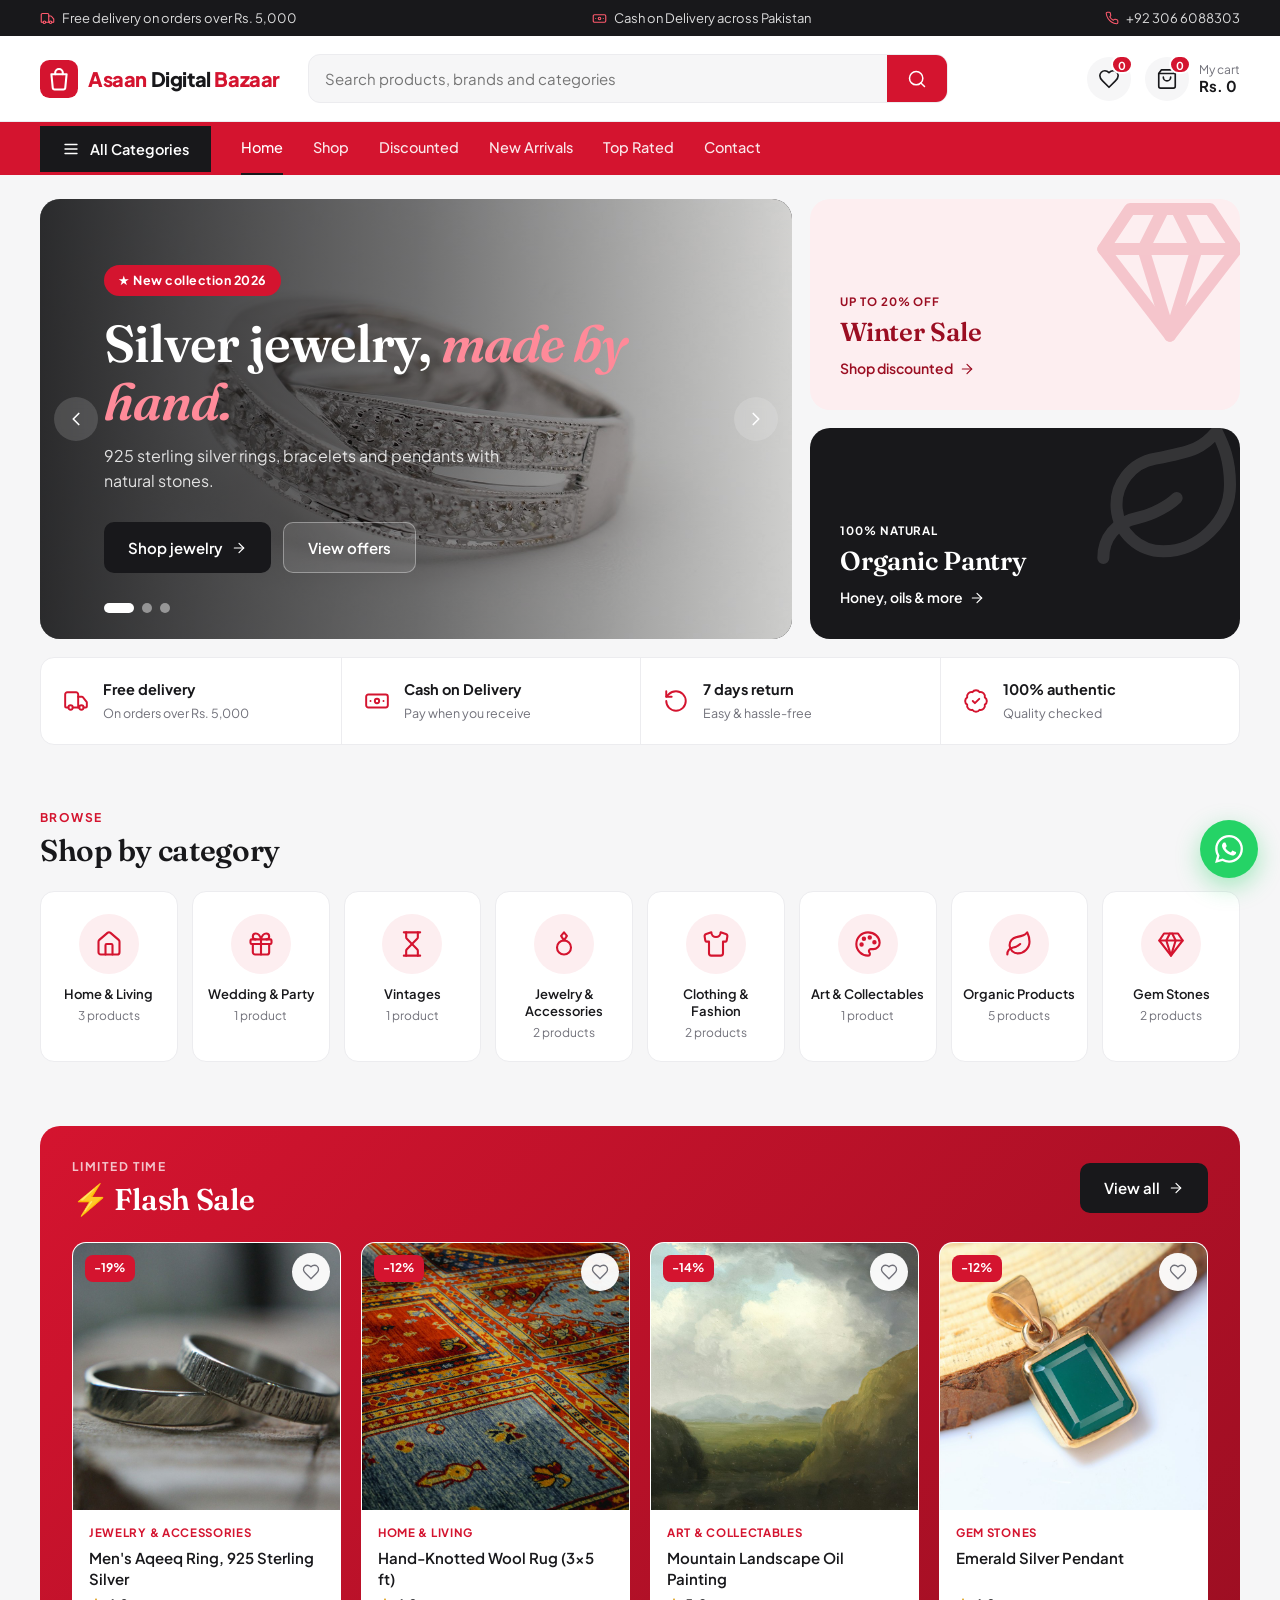
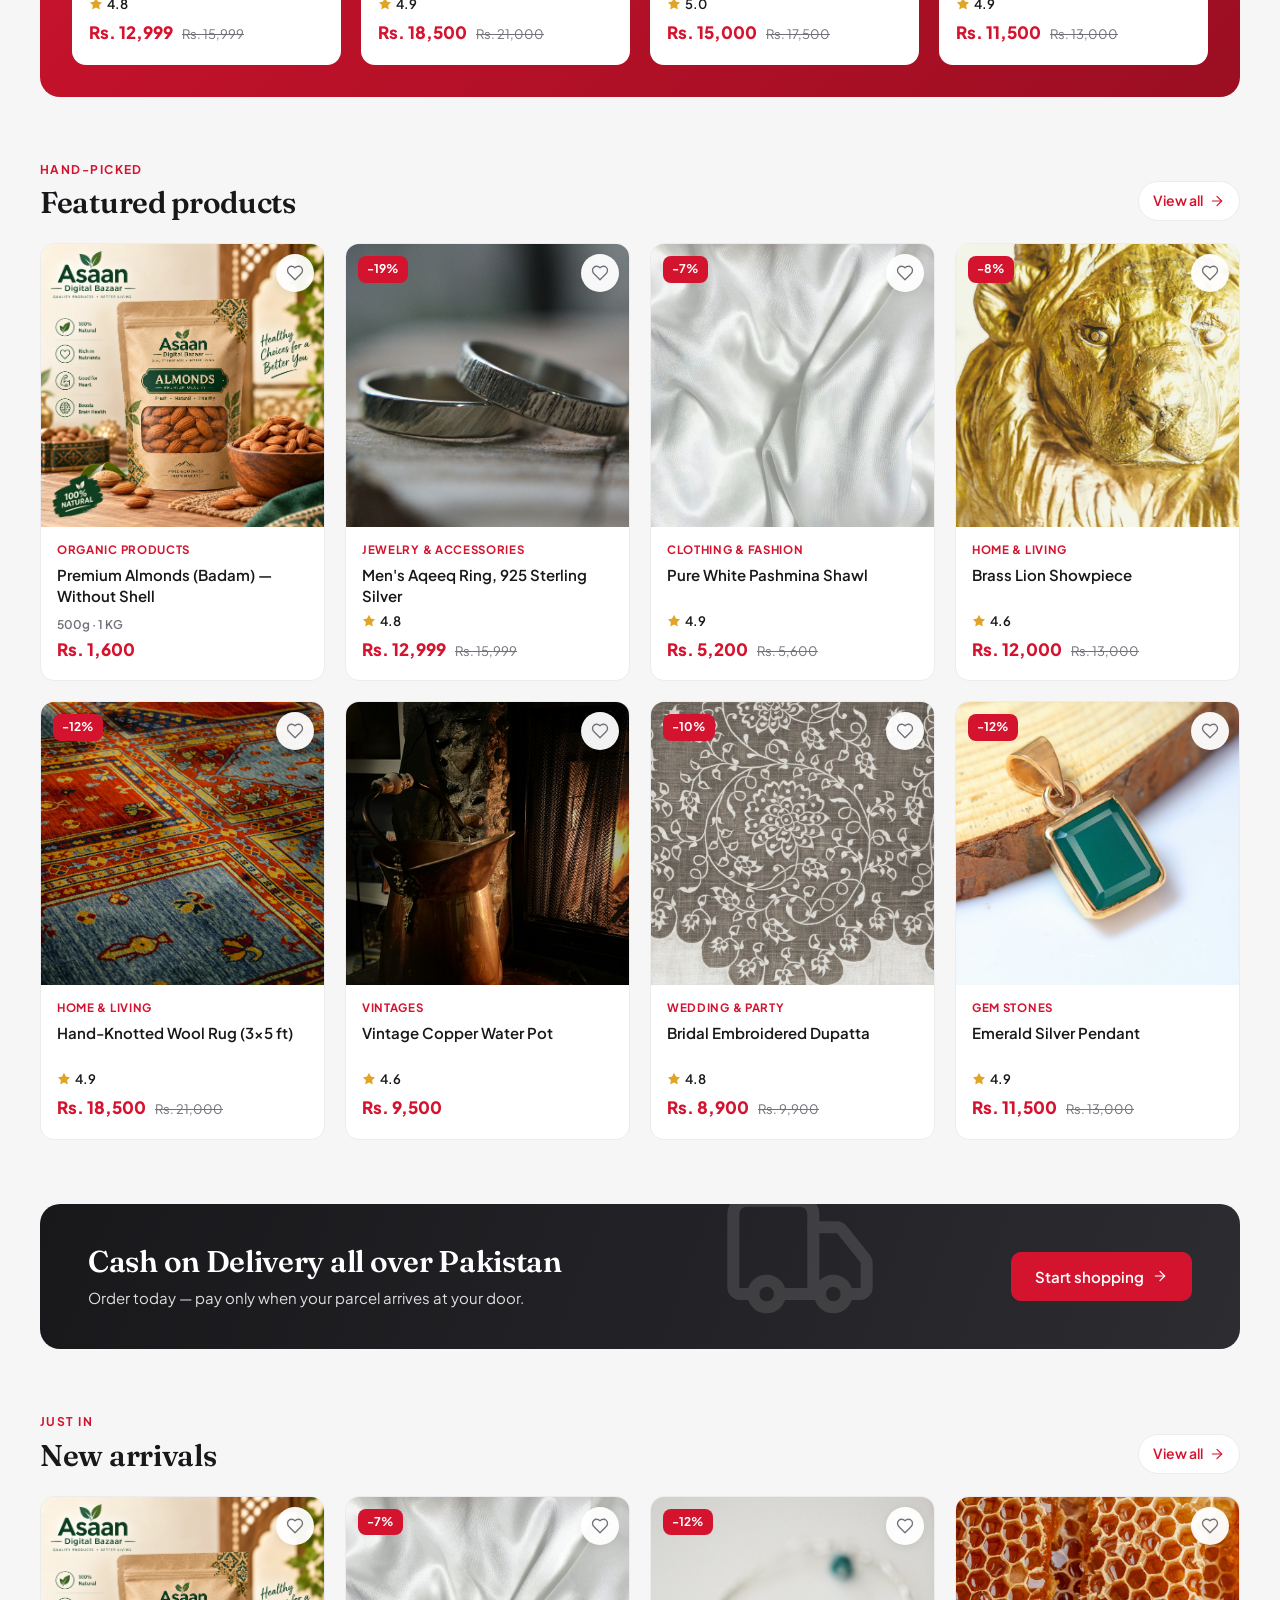
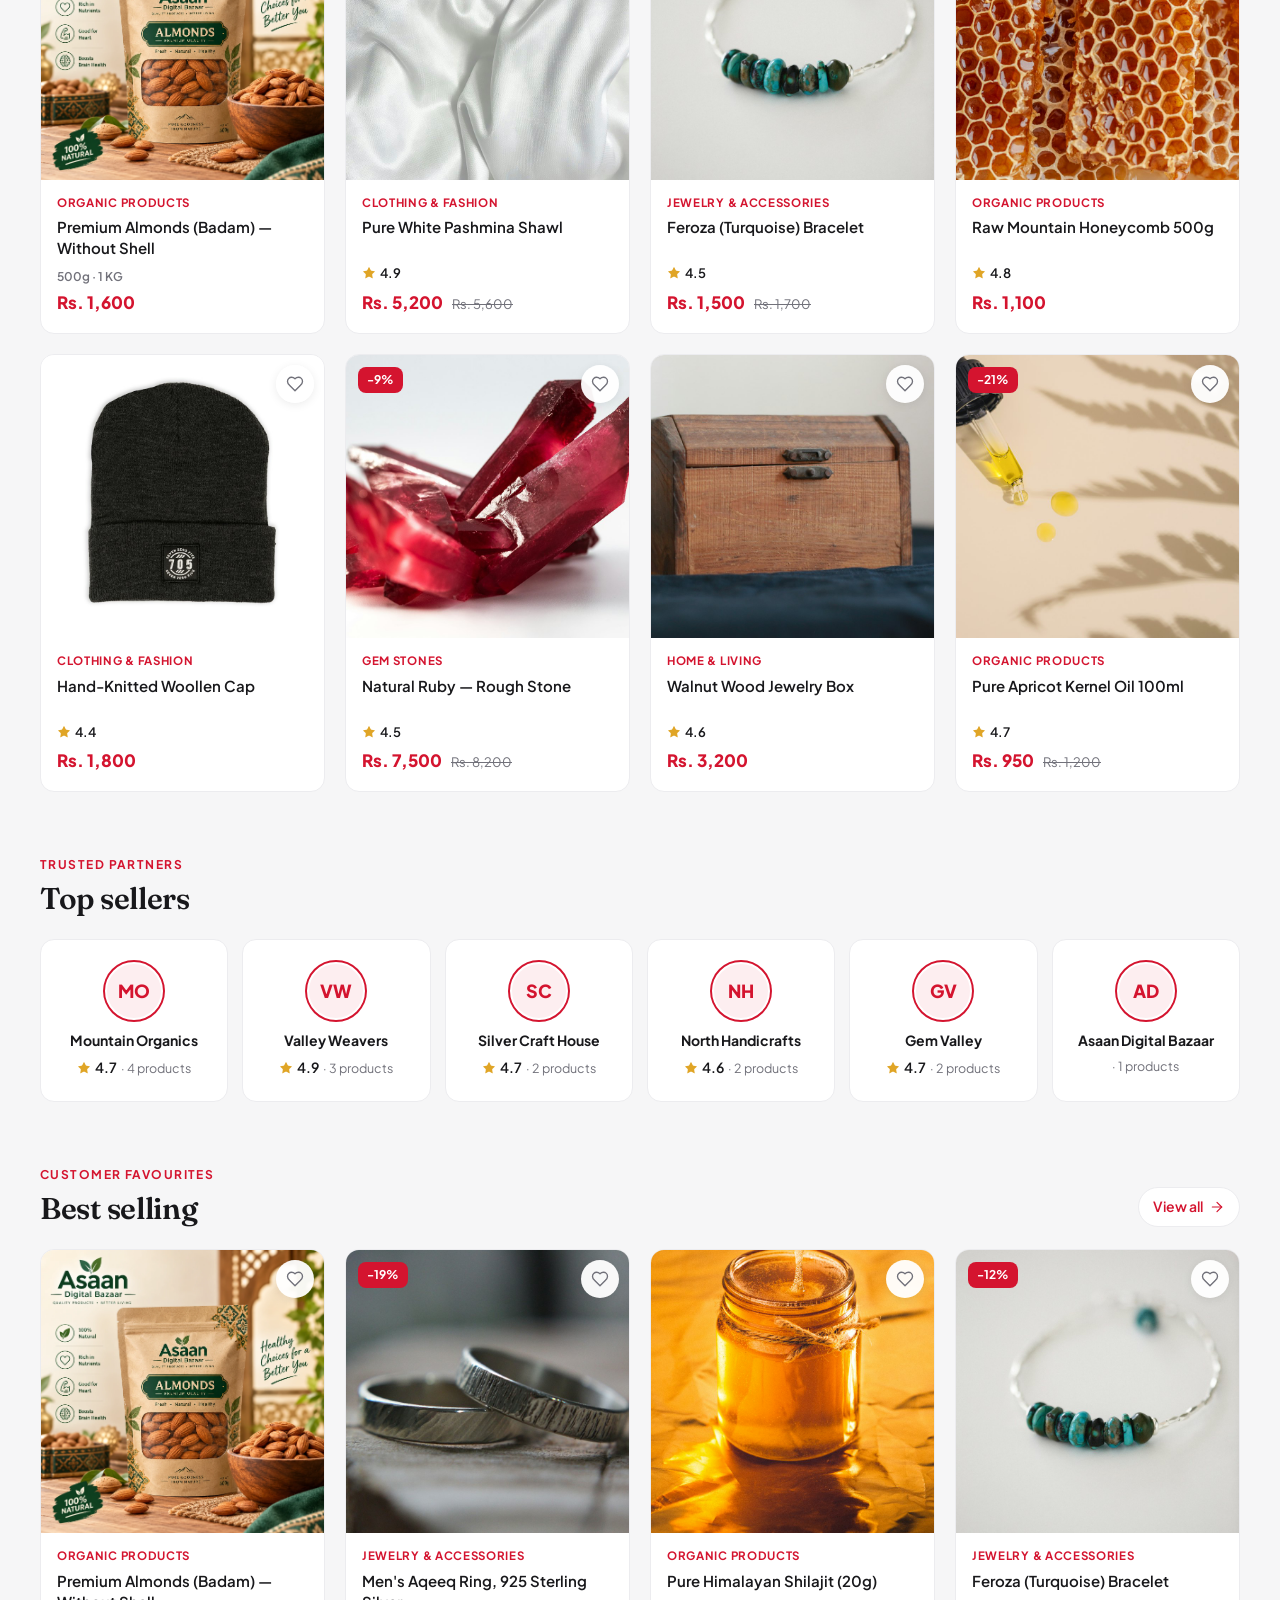
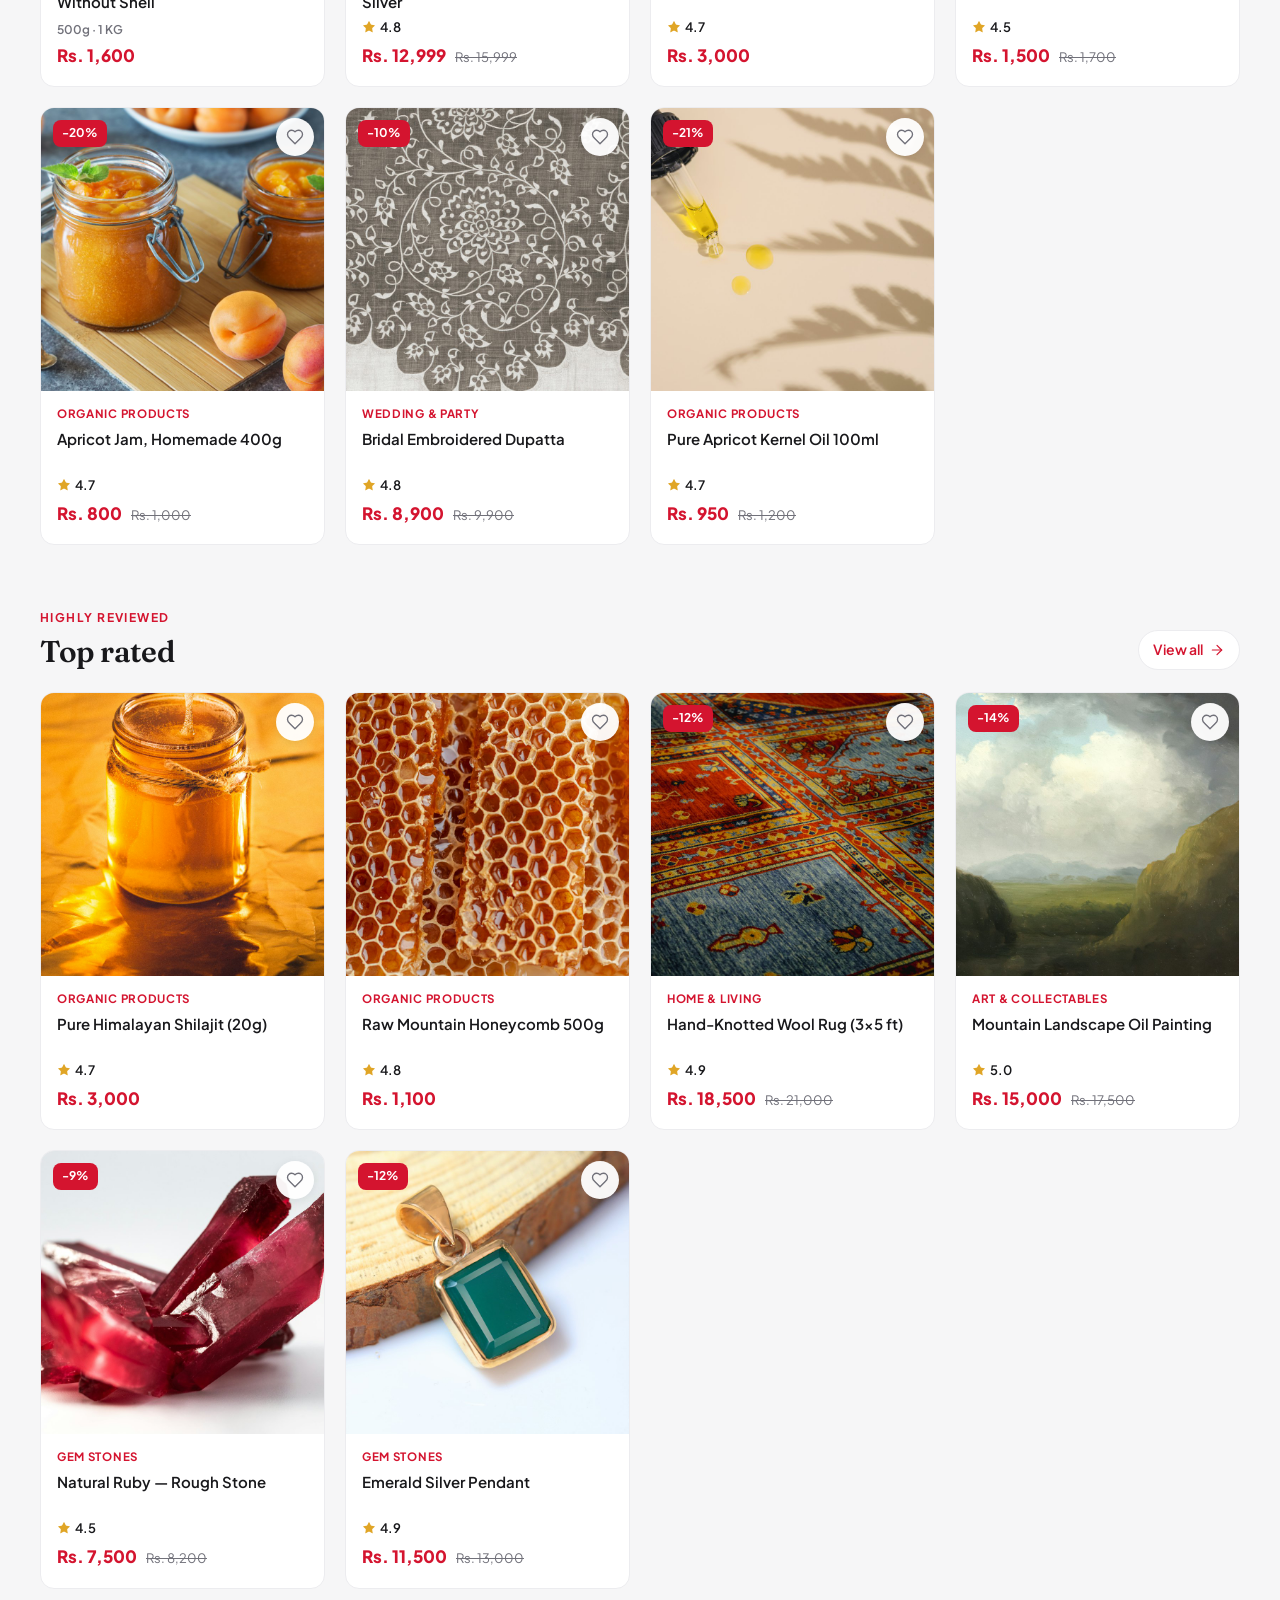
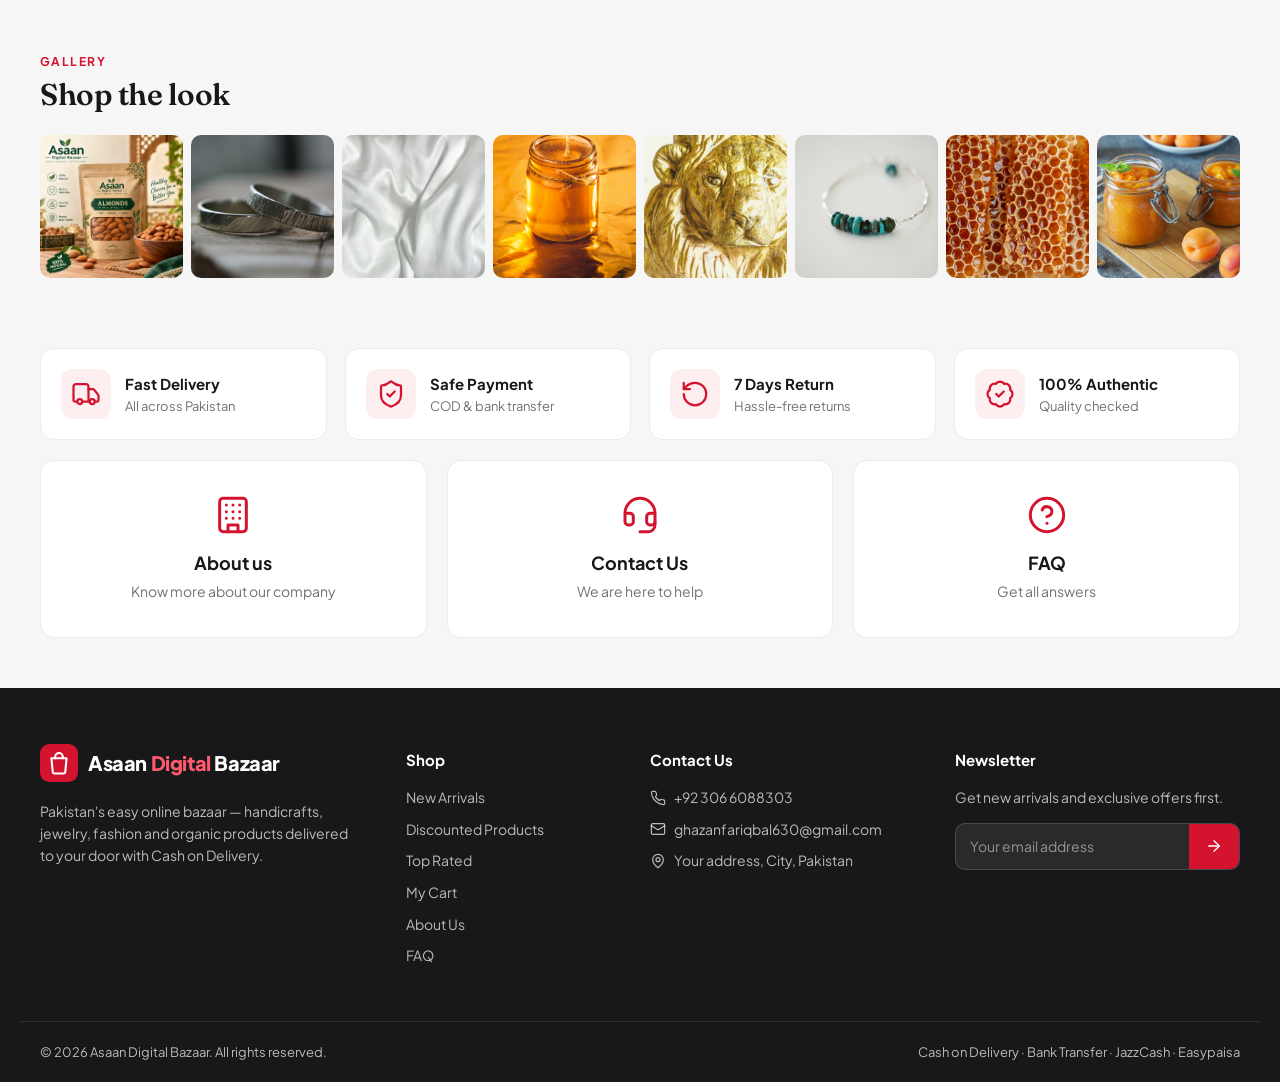
==== commit 691568ff: "Version asset links so updates load without hard refresh Co-Authored-By: Claude Opus 5.5 <noreply@an" ====
--- a/index.html
+++ b/index.html
@@ -10,7 +10,7 @@
   <link rel="preconnect" href="https://fonts.googleapis.com">
   <link rel="preconnect" href="https://fonts.gstatic.com" crossorigin>
   <link href="https://fonts.googleapis.com/css2?family=Fraunces:ital,opsz,wght@0,9..144,600;1,9..144,600&family=Plus+Jakarta+Sans:wght@400;500;600;700;800&display=swap" rel="stylesheet">
-  <link rel="stylesheet" href="css/style.css">
+  <link rel="stylesheet" href="css/style.css?v=202610281828">
 </head>
 <body data-page="home">
   <header id="header"></header>
@@ -120,8 +120,8 @@
   </main>
 
   <div id="footer"></div>
-  <script src="js/data.js"></script>
-  <script src="js/icons.js"></script>
-  <script src="js/app.js"></script>
+  <script src="js/data.js?v=202610281828"></script>
+  <script src="js/icons.js?v=202610281828"></script>
+  <script src="js/app.js?v=202610281828"></script>
 </body>
 </html>
--- a/css/style.css
+++ b/css/style.css
@@ -210,7 +210,8 @@
 .filters a.active { background: var(--brand); color: #fff; }
 .filters a.active .ic { color: #fff; }
 .toolbar { display: flex; justify-content: space-between; align-items: center; margin-bottom: 18px; gap: 12px; flex-wrap: wrap; background: #fff; border: 1px solid var(--line); border-radius: var(--radius); padding: 12px 16px; }
-.toolbar h2 { margin: 0; font-size: 18px; }
+.toolbar h1 { margin: 0; font-size: 18px; }
+.toolbar small, .toolbar .muted { font-size: 13px; }
 select { padding: 9px 12px; border-radius: 10px; border: 1px solid var(--line); font: inherit; font-size: 14px; background: var(--bg); cursor: pointer; }
 .shop .grid { grid-template-columns: repeat(3, 1fr); }
 .empty { text-align: center; padding: 70px 20px; grid-column: 1 / -1; display: flex; flex-direction: column; align-items: center; gap: 6px; color: var(--muted); }
@@ -454,3 +455,69 @@
   .tabbar i b { position: absolute; top: -5px; right: -9px; min-width: 17px; height: 17px; font-size: 10px; background: var(--brand); color: #fff; border-radius: 99px; display: grid; place-items: center; padding: 0 4px; }
   #toast { bottom: 80px; }
 }
+
+/* about / contact / faq cards above footer */
+.info-cards { display: grid; grid-template-columns: repeat(3, 1fr); gap: 20px; padding-bottom: 50px; }
+.info-cards a { background: #fff; border: 1px solid var(--line); border-radius: var(--radius); padding: 34px 20px; text-align: center; display: flex; flex-direction: column; align-items: center; gap: 4px; transition: box-shadow .2s, transform .2s, border-color .2s; }
+.info-cards .ic { color: var(--brand); margin-bottom: 10px; }
+.info-cards b { font-size: 18px; }
+.info-cards small { color: var(--muted); font-size: 14px; }
+.info-cards a:hover { box-shadow: var(--shadow); transform: translateY(-3px); border-color: transparent; }
+.trust { padding-bottom: 20px; }
+
+/* text pages */
+.page-body { max-width: 860px; margin: 32px auto 0; background: #fff; border: 1px solid var(--line); border-radius: 20px; padding: 40px; }
+.page-body h2 { font-family: var(--display); font-weight: 600; font-size: 24px; margin: 28px 0 10px; }
+.page-body h2:first-child { margin-top: 0; }
+.page-body p, .page-body li { color: #3f3f46; }
+.page-body ul { padding-left: 20px; }
+.contact-grid { display: grid; grid-template-columns: repeat(2, 1fr); gap: 14px; margin: 18px 0 28px; }
+.contact-grid a, .contact-grid div { display: flex; gap: 14px; align-items: center; padding: 18px; border: 1px solid var(--line); border-radius: 12px; }
+.contact-grid .ic { color: var(--brand); background: var(--gold-soft); border-radius: 10px; padding: 9px; width: 42px; height: 42px; }
+.contact-grid b { display: block; }
+.contact-grid small { color: var(--muted); }
+.contact-form { display: grid; gap: 10px; }
+.contact-form input, .contact-form textarea { width: 100%; padding: 12px 14px; border: 1.5px solid var(--line); border-radius: 10px; font: inherit; background: var(--bg); outline: none; }
+.contact-form input:focus, .contact-form textarea:focus { border-color: var(--brand); background: #fff; }
+.faq details { border: 1px solid var(--line); border-radius: 12px; margin-bottom: 10px; overflow: hidden; }
+.faq summary { padding: 16px 18px; font-weight: 600; cursor: pointer; list-style: none; display: flex; justify-content: space-between; gap: 12px; }
+.faq summary::-webkit-details-marker { display: none; }
+.faq summary::after { content: "+"; color: var(--brand); font-size: 22px; line-height: 1; }
+.faq details[open] summary::after { content: "−"; }
+.faq details[open] summary { background: var(--gold-soft); }
+.faq details p { margin: 0; padding: 14px 18px 18px; }
+@media (max-width: 680px) {
+  .info-cards { grid-template-columns: 1fr; gap: 10px; }
+  .info-cards a { padding: 20px; flex-direction: row; text-align: left; gap: 14px; }
+  .info-cards a .ic { margin: 0; width: 32px; height: 32px; }
+  .info-cards a b { font-size: 16px; }
+  .info-cards a small { display: none; }
+  .page-body { padding: 22px 18px; margin-top: 18px; }
+  .contact-grid { grid-template-columns: 1fr; }
+}
+
+/* share buttons on product page */
+.share { display: flex; align-items: center; gap: 8px; flex-wrap: wrap; margin-top: 18px; }
+.share-label { display: inline-flex; align-items: center; gap: 6px; font-size: 14px; font-weight: 600; color: var(--muted); margin-right: 4px; }
+.sh { width: 38px; height: 38px; border-radius: 50%; border: 0; display: grid; place-items: center; color: #fff; cursor: pointer; transition: transform .15s, filter .15s; }
+.sh:hover { transform: translateY(-2px); filter: brightness(1.08); }
+.sh svg { fill: currentColor; }
+.sh .ic { fill: none; }
+.sh-whatsapp { background: #25d366; }
+.sh-facebook { background: #1877f2; }
+.sh-x { background: #000; }
+.sh-telegram { background: #229ed9; }
+.sh-pinterest { background: #e60023; }
+.sh-email { background: #6b7280; }
+.sh-copy, .sh-more { background: var(--bg); color: var(--text); border: 1px solid var(--line); }
+.sh-copy.ok { background: var(--ok); color: #fff; border-color: var(--ok); }
+
+/* size options */
+.sizes { display: flex; align-items: center; gap: 8px; flex-wrap: wrap; margin: -6px 0 18px; }
+.sizes span { font-size: 14px; font-weight: 600; color: var(--muted); margin-right: 6px; }
+.size { padding: 9px 18px; border: 1.5px solid var(--line); border-radius: 10px; background: #fff; font-weight: 600; font-size: 14px; cursor: pointer; transition: border-color .15s, background .15s; }
+.size:hover { border-color: var(--brand); }
+.size.on { border-color: var(--brand); background: var(--gold-soft); color: var(--brand); }
+.price .from { display: block; font-size: 12px; font-weight: 600; color: var(--muted); margin-bottom: 2px; }
+.total-line { margin: 20px 0 -8px; font-size: 16px; font-weight: 600; color: var(--muted); }
+.total-line b { color: var(--brand); font-size: 22px; font-weight: 800; margin-left: 6px; }
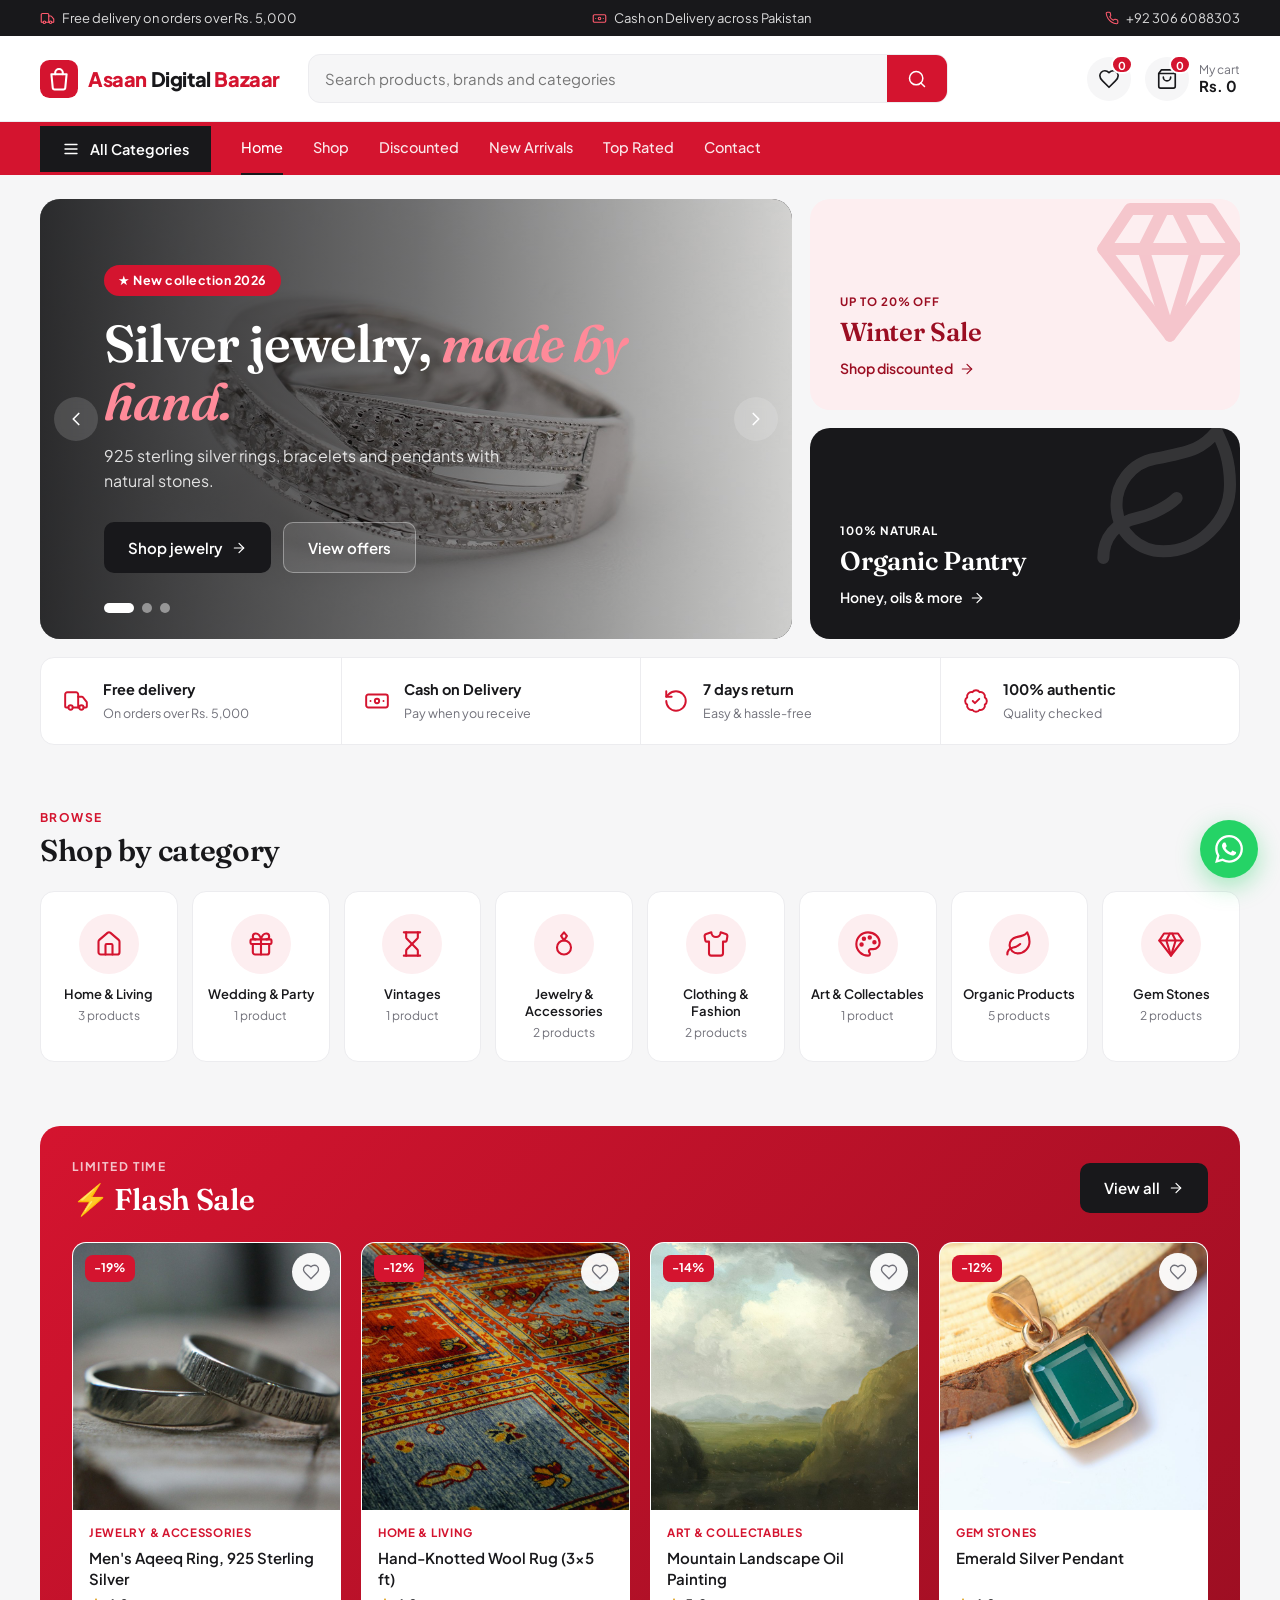
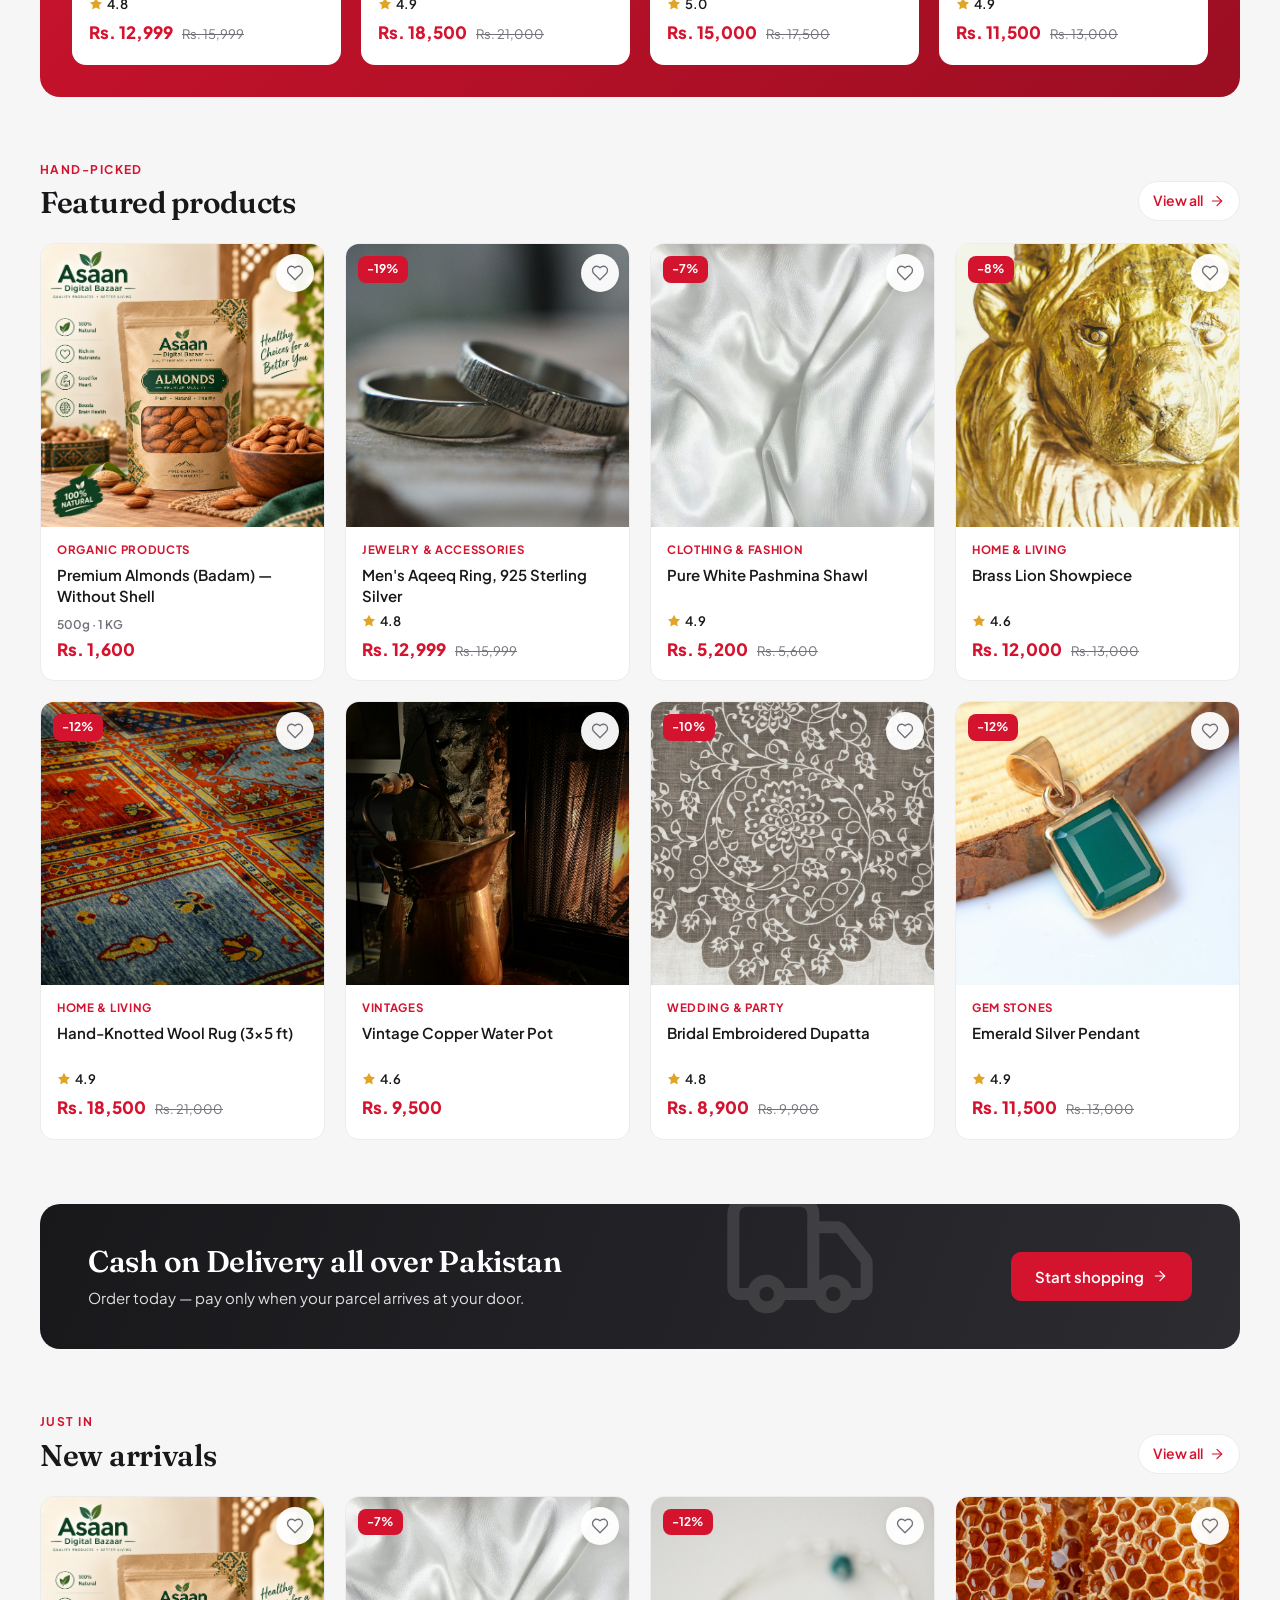
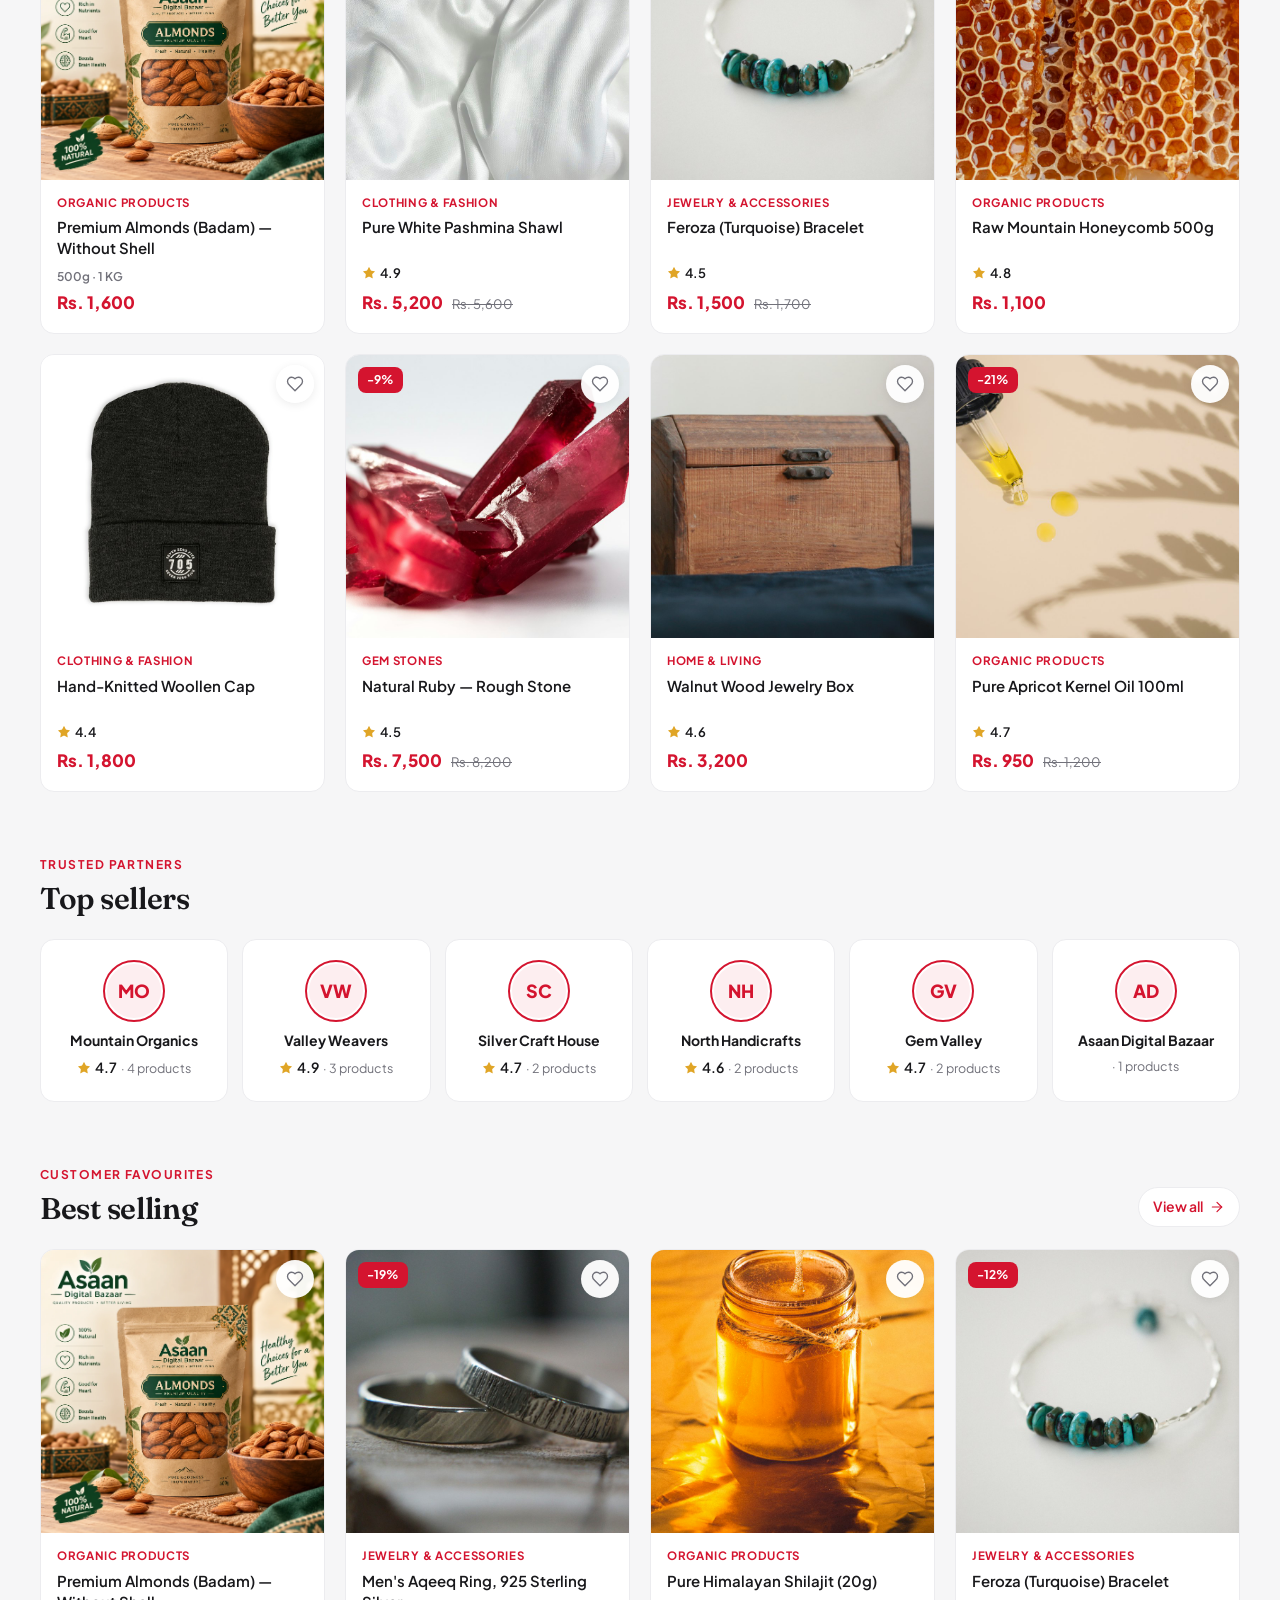
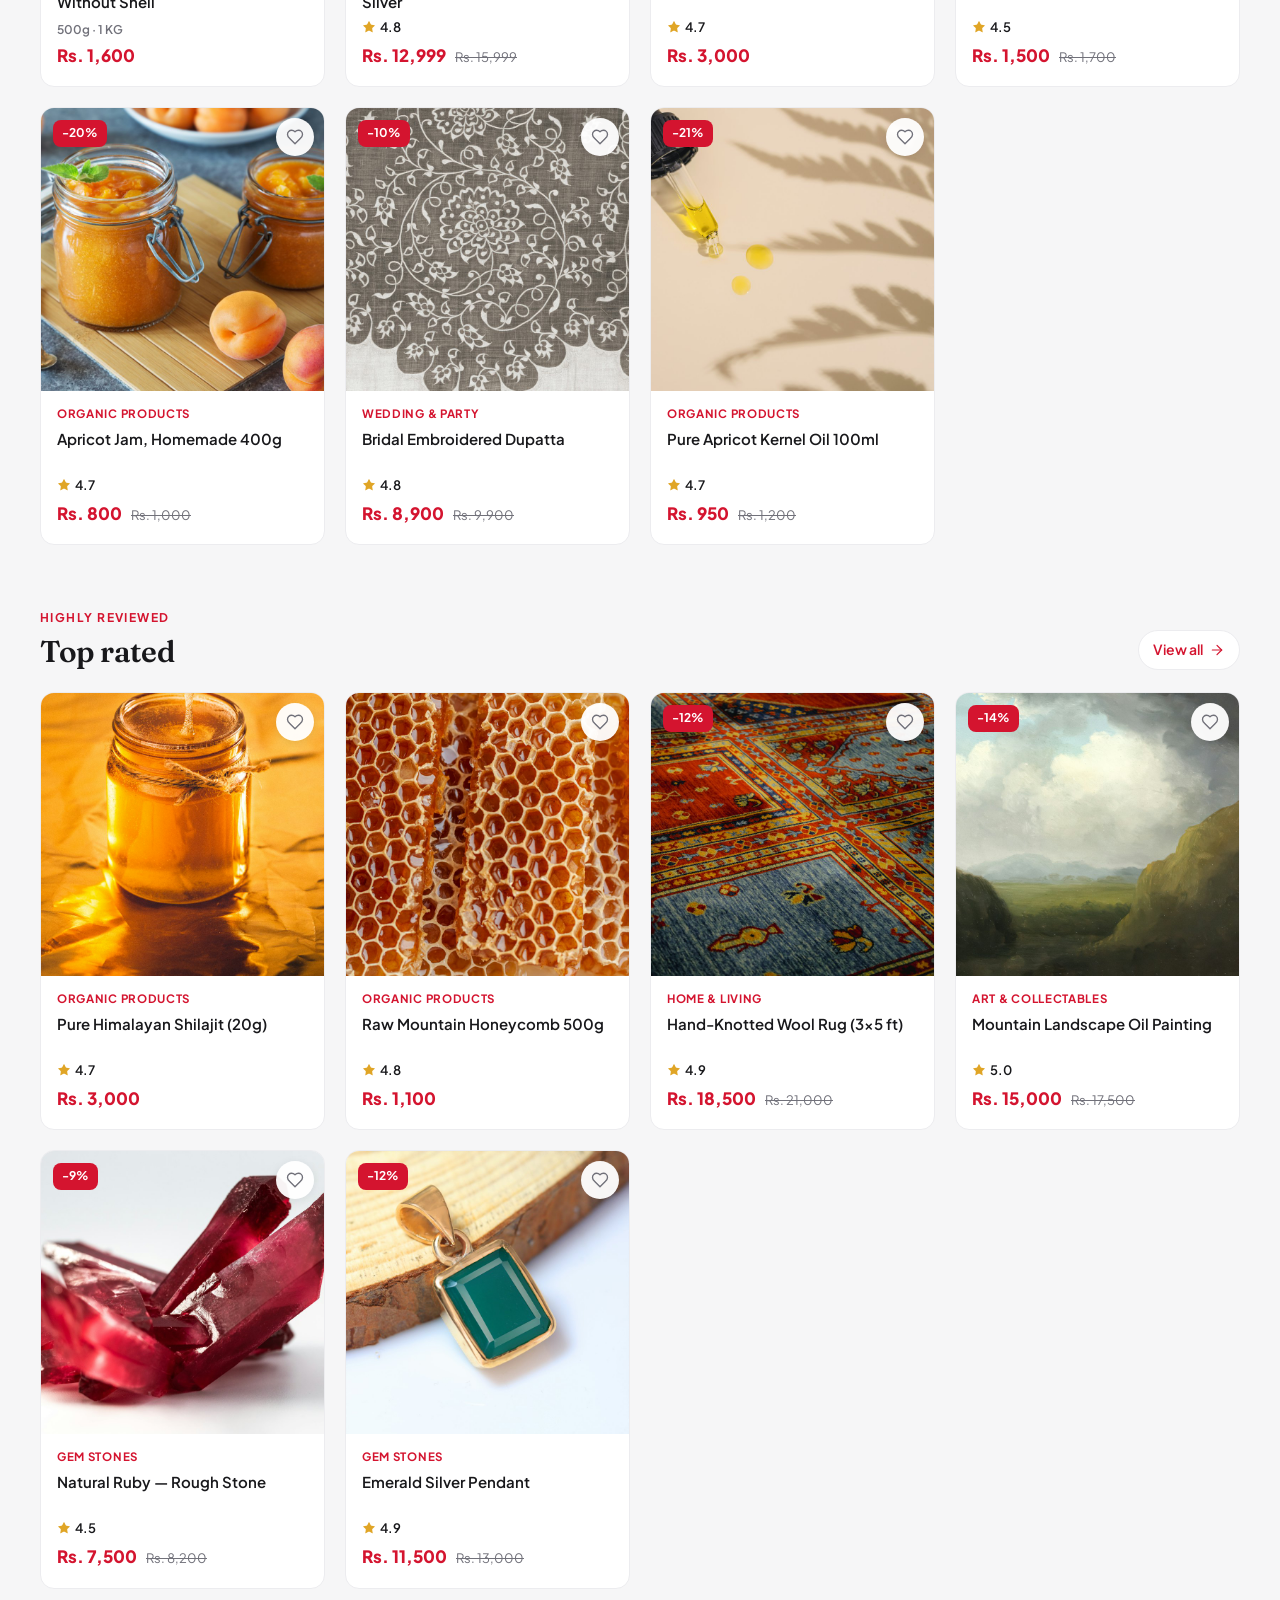
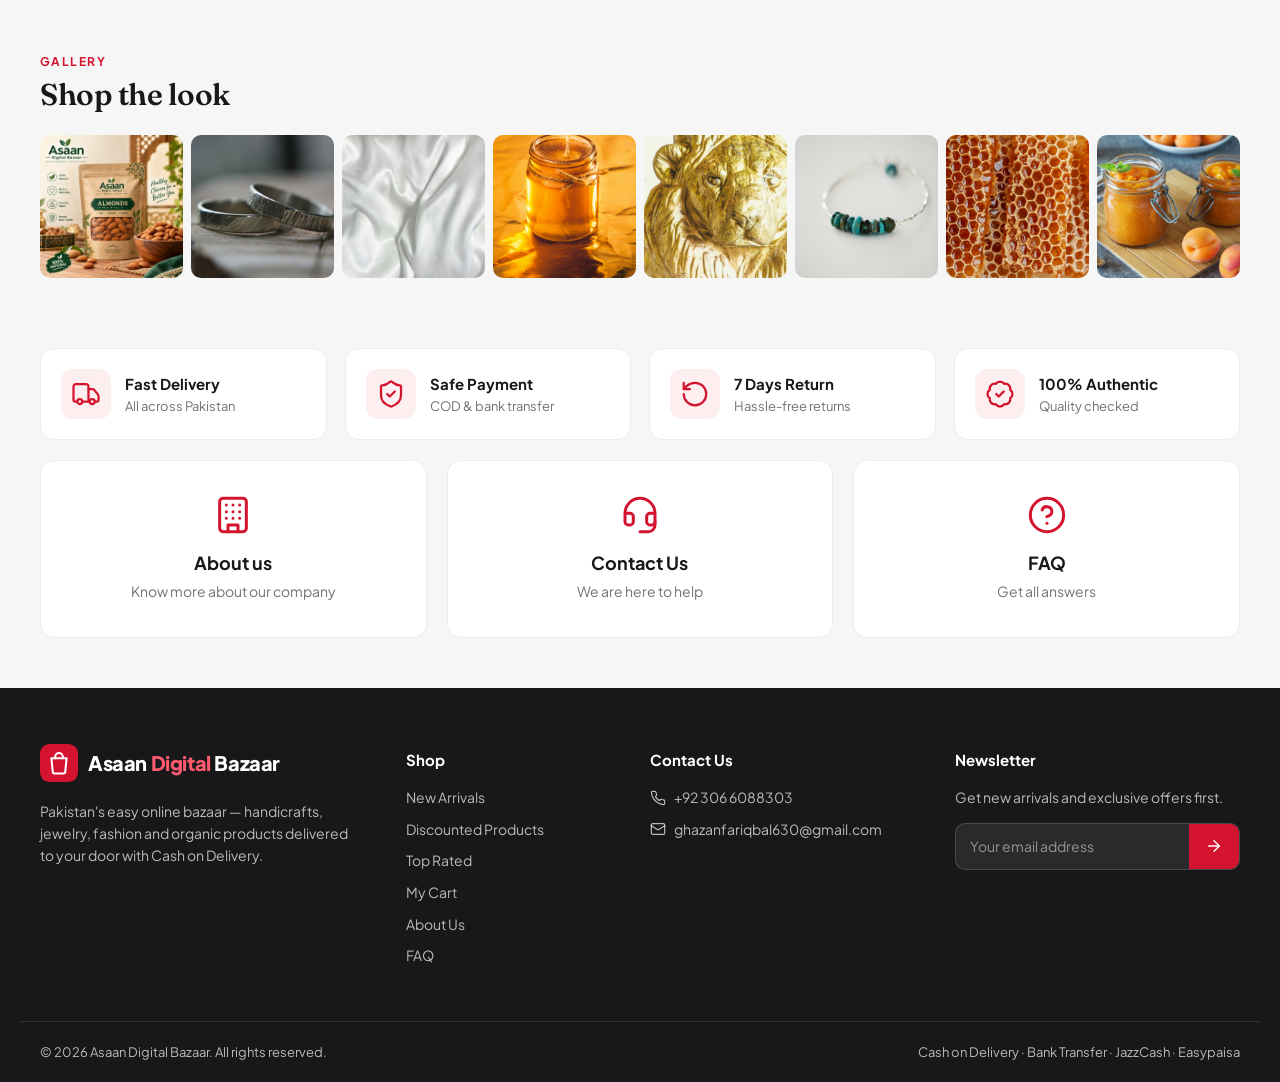
==== commit 84fdfa5b: "Hide address line until a real address is set Co-Authored-By: Claude Opus 5.5 <noreply@anthropic.com" ====
--- a/index.html
+++ b/index.html
@@ -10,7 +10,7 @@
   <link rel="preconnect" href="https://fonts.googleapis.com">
   <link rel="preconnect" href="https://fonts.gstatic.com" crossorigin>
   <link href="https://fonts.googleapis.com/css2?family=Fraunces:ital,opsz,wght@0,9..144,600;1,9..144,600&family=Plus+Jakarta+Sans:wght@400;500;600;700;800&display=swap" rel="stylesheet">
-  <link rel="stylesheet" href="css/style.css?v=202610281828">
+  <link rel="stylesheet" href="css/style.css?v=202610282048">
 </head>
 <body data-page="home">
   <header id="header"></header>
@@ -120,8 +120,8 @@
   </main>
 
   <div id="footer"></div>
-  <script src="js/data.js?v=202610281828"></script>
-  <script src="js/icons.js?v=202610281828"></script>
-  <script src="js/app.js?v=202610281828"></script>
+  <script src="js/data.js?v=202610282048"></script>
+  <script src="js/icons.js?v=202610282048"></script>
+  <script src="js/app.js?v=202610282048"></script>
 </body>
 </html>
--- a/css/style.css
+++ b/css/style.css
@@ -521,3 +521,25 @@
 .price .from { display: block; font-size: 12px; font-weight: 600; color: var(--muted); margin-bottom: 2px; }
 .total-line { margin: 20px 0 -8px; font-size: 16px; font-weight: 600; color: var(--muted); }
 .total-line b { color: var(--brand); font-size: 22px; font-weight: 800; margin-left: 6px; }
+
+/* product page: keep photo, price, weight, total and buttons in one screen on desktop */
+@media (min-width: 901px) {
+  #product > .crumbs { margin: 14px 0 12px; }
+  .pd { grid-template-columns: minmax(0, 1fr) minmax(0, 1.1fr); gap: 36px; padding: 22px; align-items: start; }
+  .pd-img { position: sticky; top: calc(var(--header-h, 140px) + 16px); width: min(100%, max(320px, calc(100vh - 250px))); margin: 0 auto; }
+  .pd-img .pimg.big { width: 100%; aspect-ratio: 1; }
+  .pd h1 { font-size: 28px; margin: 4px 0 8px; }
+  .pd .meta { font-size: 13.5px; }
+  .price.big { font-size: 28px; margin: 12px 0; }
+  .sizes { margin: 0 0 12px; }
+  .size { padding: 7px 16px; }
+  .desc { font-size: 14.5px; line-height: 1.5; }
+  .total-line { margin: 14px 0 -4px; }
+  .total-line b { font-size: 20px; }
+  .qty-row { margin: 14px 0 12px; }
+  .qty { height: 46px; }
+  .share { margin-top: 12px; }
+  .perks { margin-top: 16px; padding-top: 14px; gap: 10px; }
+}
+
+.pd { margin-top: 20px; }
